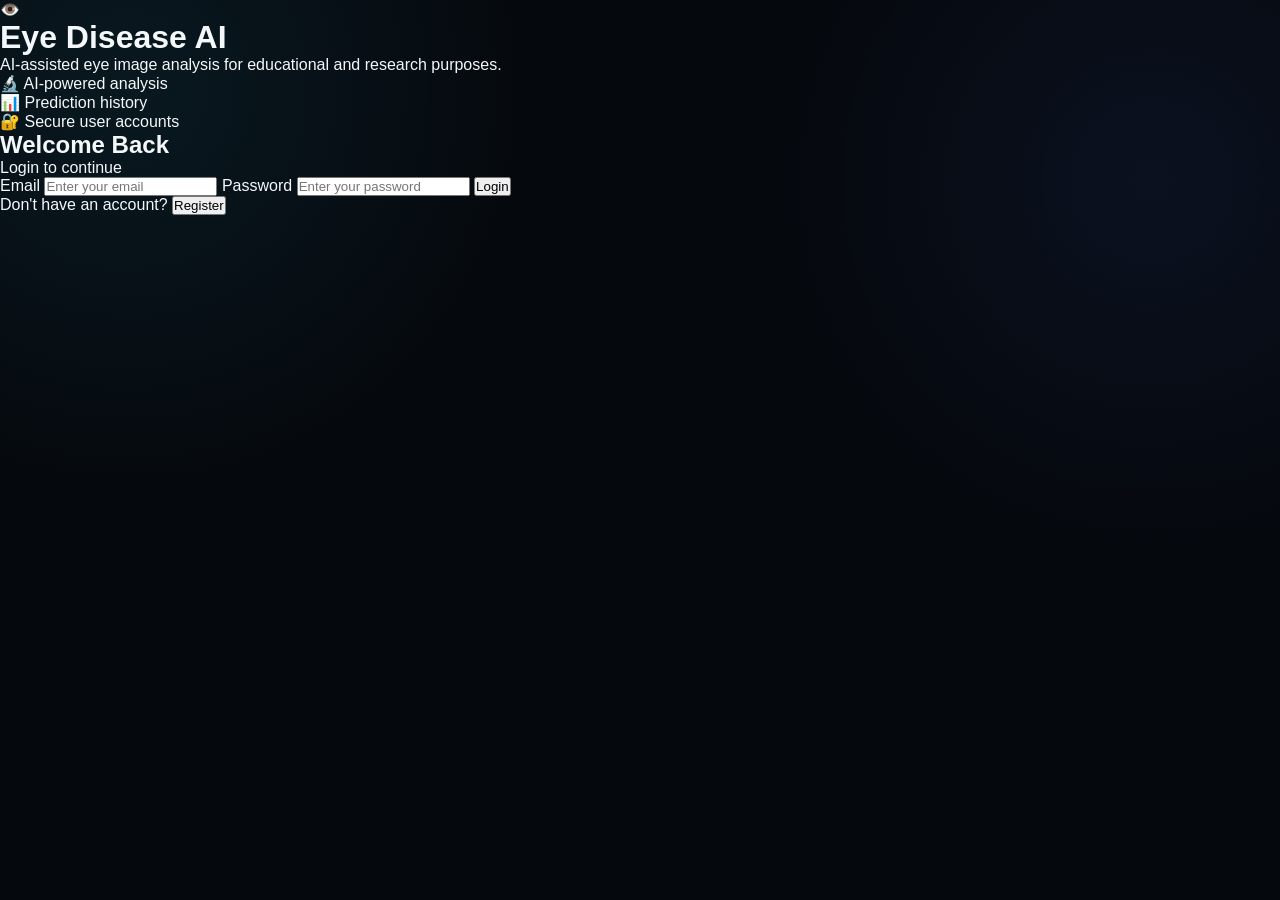
==== frontend/index.html @ 9910bfcf "Initial working version of Eye Disease AI" ====
<!DOCTYPE html>
<html lang="en">

<head>
    <meta charset="UTF-8">

    <meta name="viewport"
          content="width=device-width, initial-scale=1.0">

    <title>Eye Disease AI</title>

    <link rel="stylesheet"
          href="style.css">
</head>

<body>

    <div class="container">

        <!-- LEFT SIDE -->
        <div class="hero">

            <div class="logo">
                👁️
            </div>

            <h1>
                Eye Disease AI
            </h1>

            <p>
                AI-assisted eye image analysis
                for educational and research purposes.
            </p>

            <div class="features">

                <div>
                    🔬
                    <span>
                        AI-powered analysis
                    </span>
                </div>

                <div>
                    📊
                    <span>
                        Prediction history
                    </span>
                </div>

                <div>
                    🔐
                    <span>
                        Secure user accounts
                    </span>
                </div>

            </div>

        </div>


        <!-- RIGHT SIDE -->
        <div class="auth-box">

            <!-- LOGIN -->
            <div id="login-section">

                <h2>
                    Welcome Back
                </h2>

                <p class="subtitle">
                    Login to continue
                </p>

                <form id="login-form">

                    <label>Email</label>

                    <input
                        type="email"
                        id="login-email"
                        placeholder="Enter your email"
                        required
                    >

                    <label>Password</label>

                    <input
                        type="password"
                        id="login-password"
                        placeholder="Enter your password"
                        required
                    >

                    <button type="submit">
                        Login
                    </button>

                </form>

                <p id="login-message"
                   class="message">
                </p>

                <p class="switch">
                    Don't have an account?

                    <button
                        type="button"
                        onclick="showRegister()">
                        Register
                    </button>
                </p>

            </div>


            <!-- REGISTER -->
            <div id="register-section"
                 class="hidden">

                <h2>
                    Create Account
                </h2>

                <p class="subtitle">
                    Create your Eye Disease AI account
                </p>

                <form id="register-form">

                    <label>Name</label>

                    <input
                        type="text"
                        id="register-name"
                        placeholder="Enter your name"
                        required
                    >

                    <label>Email</label>

                    <input
                        type="email"
                        id="register-email"
                        placeholder="Enter your email"
                        required
                    >

                    <label>Password</label>

                    <input
                        type="password"
                        id="register-password"
                        placeholder="Create a password"
                        required
                    >

                    <button type="submit">
                        Create Account
                    </button>

                </form>

                <p id="register-message"
                   class="message">
                </p>

                <p class="switch">
                    Already have an account?

                    <button
                        type="button"
                        onclick="showLogin()">
                        Login
                    </button>
                </p>

            </div>

        </div>

    </div>


    <script src="script.js"></script>

</body>

</html>
---- frontend/style.css ----
/* ============================================================
   EYEAI — PREMIUM DASHBOARD
   ============================================================ */

* {
    box-sizing: border-box;
    margin: 0;
    padding: 0;
}

:root {
    --bg: #05080d;
    --bg-soft: #090e16;
    --card: rgba(13, 20, 31, 0.82);
    --card-hover: rgba(18, 27, 41, 0.92);

    --border: rgba(255, 255, 255, 0.08);
    --border-bright: rgba(70, 220, 255, 0.28);

    --text: #f4f8fb;
    --text-soft: #9aa8b8;
    --text-muted: #647384;

    --cyan: #35dcff;
    --cyan-soft: rgba(53, 220, 255, 0.12);

    --blue: #4c7dff;
    --green: #46e6a5;

    --danger: #ff6b7a;

    --radius: 22px;
}


/* ============================================================
   BODY
   ============================================================ */

html {
    scroll-behavior: smooth;
}

body {
    min-height: 100vh;

    font-family:
        "Inter",
        Arial,
        sans-serif;

    background:
        radial-gradient(
            circle at 10% 10%,
            rgba(53, 220, 255, 0.08),
            transparent 30%
        ),
        radial-gradient(
            circle at 90% 20%,
            rgba(76, 125, 255, 0.08),
            transparent 28%
        ),
        var(--bg);

    color: var(--text);

    overflow-x: hidden;
}


/* ============================================================
   BACKGROUND GLOW
   ============================================================ */

.background-glow {
    position: fixed;

    width: 500px;
    height: 500px;

    border-radius: 50%;

    filter: blur(120px);

    opacity: 0.08;

    pointer-events: none;

    z-index: 0;
}

.glow-one {
    top: -250px;
    left: -200px;

    background: var(--cyan);
}

.glow-two {
    right: -250px;
    bottom: -250px;

    background: var(--blue);
}


/* ============================================================
   DASHBOARD
   ============================================================ */

.dashboard {
    position: relative;

    min-height: 100vh;

    z-index: 1;
}


/* ============================================================
   HEADER
   ============================================================ */

.dashboard-header {
    position: sticky;

    top: 0;

    z-index: 50;

    height: 82px;

    padding:
        0 5vw;

    display: flex;

    justify-content: space-between;

    align-items: center;

    background:
        rgba(5, 8, 13, 0.78);

    backdrop-filter:
        blur(20px);

    -webkit-backdrop-filter:
        blur(20px);

    border-bottom:
        1px solid var(--border);
}


/* ============================================================
   BRAND
   ============================================================ */

.brand {
    display: flex;

    align-items: center;

    gap: 13px;
}

.brand-icon {
    width: 42px;
    height: 42px;

    display: flex;

    align-items: center;
    justify-content: center;

    border-radius: 13px;

    color: var(--cyan);

    background:
        linear-gradient(
            135deg,
            rgba(53, 220, 255, 0.16),
            rgba(76, 125, 255, 0.08)
        );

    border:
        1px solid
        rgba(53, 220, 255, 0.25);

    box-shadow:
        0 0 25px
        rgba(53, 220, 255, 0.08);
}

.brand-icon span {
    font-size: 25px;

    text-shadow:
        0 0 15px
        rgba(53, 220, 255, 0.8);
}

.brand-text h1 {
    font-family:
        "Space Grotesk",
        sans-serif;

    font-size: 20px;

    letter-spacing: -0.5px;
}

.brand-text span {
    display: block;

    margin-top: 2px;

    font-size: 10px;

    color: var(--text-muted);

    letter-spacing: 1.2px;

    text-transform: uppercase;
}


/* ============================================================
   HEADER RIGHT
   ============================================================ */

.header-right {
    display: flex;

    align-items: center;

    gap: 18px;
}

.user-status {
    display: flex;

    align-items: center;

    gap: 8px;

    color: var(--text-soft);

    font-size: 13px;
}

.status-dot,
.pulse-dot {
    width: 7px;
    height: 7px;

    display: inline-block;

    border-radius: 50%;

    background: var(--green);

    box-shadow:
        0 0 10px
        rgba(70, 230, 165, 0.8);

    animation:
        pulse 2s infinite;
}

@keyframes pulse {

    0%,
    100% {
        opacity: 1;
        transform: scale(1);
    }

    50% {
        opacity: 0.45;
        transform: scale(0.75);
    }
}


/* ============================================================
   LOGOUT
   ============================================================ */

.logout-button {
    padding:
        10px 17px;

    border:
        1px solid var(--border);

    border-radius: 11px;

    background:
        rgba(255, 255, 255, 0.035);

    color: var(--text-soft);

    font-size: 13px;

    cursor: pointer;

    transition:
        0.25s ease;
}

.logout-button:hover {
    color: white;

    border-color:
        rgba(255, 107, 122, 0.35);

    background:
        rgba(255, 107, 122, 0.08);

    transform:
        translateY(-1px);
}


/* ============================================================
   MAIN CONTENT
   ============================================================ */

.dashboard-content {
    width: min(
        1180px,
        92%
    );

    margin:
        0 auto;

    padding:
        70px 0 50px;
}


/* ============================================================
   HERO
   ============================================================ */

.hero-section {
    min-height: 430px;

    display: flex;

    align-items: center;

    justify-content: space-between;

    gap: 60px;

    margin-bottom: 45px;
}

.hero-content {
    max-width: 690px;
}

.eyebrow {
    display: inline-flex;

    align-items: center;

    gap: 9px;

    padding:
        8px 13px;

    margin-bottom: 20px;

    border:
        1px solid
        rgba(53, 220, 255, 0.18);

    border-radius: 100px;

    background:
        rgba(53, 220, 255, 0.055);

    color: var(--cyan);

    font-size: 10px;

    font-weight: 700;

    letter-spacing: 1.8px;
}

.eyebrow-dot {
    width: 6px;
    height: 6px;

    border-radius: 50%;

    background: var(--cyan);

    box-shadow:
        0 0 10px
        var(--cyan);
}

.hero-content h2 {
    max-width: 720px;

    font-family:
        "Space Grotesk",
        sans-serif;

    font-size:
        clamp(46px, 6vw, 76px);

    line-height: 0.98;

    letter-spacing: -3px;

    font-weight: 700;

    margin-bottom: 26px;
}

.hero-content h2 span {
    display: block;

    background:
        linear-gradient(
            90deg,
            var(--cyan),
            #7c9cff
        );

    -webkit-background-clip:
        text;

    background-clip:
        text;

    color: transparent;
}

.hero-content > p {
    max-width: 650px;

    color: var(--text-soft);

    font-size: 16px;

    line-height: 1.75;
}

.hero-features {
    display: flex;

    flex-wrap: wrap;

    gap: 18px;

    margin-top: 28px;
}

.hero-features div {
    color: #8796a8;

    font-size: 12px;

    display: flex;

    align-items: center;

    gap: 7px;
}

.hero-features span {
    color: var(--cyan);
}


/* ============================================================
   HERO VISUAL
   ============================================================ */

.hero-visual {
    position: relative;

    width: 310px;
    height: 310px;

    flex-shrink: 0;

    display: flex;

    align-items: center;
    justify-content: center;
}

.eye-orbit {
    position: absolute;

    border-radius: 50%;

    border:
        1px solid
        rgba(53, 220, 255, 0.12);
}

.orbit-one {
    width: 280px;
    height: 280px;

    animation:
        rotate 18s linear infinite;
}

.orbit-two {
    width: 210px;
    height: 210px;

    border-color:
        rgba(76, 125, 255, 0.15);

    animation:
        rotate-reverse 13s linear infinite;
}

@keyframes rotate {
    from {
        transform: rotate(0);
    }

    to {
        transform: rotate(360deg);
    }
}

@keyframes rotate-reverse {
    from {
        transform: rotate(360deg);
    }

    to {
        transform: rotate(0);
    }
}

.eye-core {
    position: relative;

    width: 145px;
    height: 145px;

    border-radius: 50%;

    display: flex;

    align-items: center;
    justify-content: center;

    background:
        radial-gradient(
            circle,
            rgba(53, 220, 255, 0.28),
            rgba(53, 220, 255, 0.04) 55%,
            transparent 70%
        );

    border:
        1px solid
        rgba(53, 220, 255, 0.28);

    box-shadow:
        0 0 80px
        rgba(53, 220, 255, 0.14),
        inset 0 0 50px
        rgba(53, 220, 255, 0.08);

    animation:
        breathe 4s ease-in-out infinite;
}

@keyframes breathe {

    0%,
    100% {
        transform: scale(1);
    }

    50% {
        transform: scale(1.04);
    }
}

.eye-pupil {
    width: 53px;
    height: 53px;

    border-radius: 50%;

    background:
        radial-gradient(
            circle at 35% 30%,
            #b9f6ff,
            var(--cyan) 18%,
            #0b1e2c 50%,
            #02070b 72%
        );

    box-shadow:
        0 0 35px
        rgba(53, 220, 255, 0.55);
}

.visual-label {
    position: absolute;

    bottom: -8px;

    padding:
        7px 13px;

    border:
        1px solid var(--border);

    border-radius: 100px;

    background:
        rgba(7, 12, 19, 0.8);

    color: var(--text-muted);

    font-size: 9px;

    letter-spacing: 2px;
}


/* ============================================================
   GENERAL CARD
   ============================================================ */

.upload-card,
.result-card,
.history-card {
    position: relative;

    margin-bottom: 24px;

    padding: 34px;

    border:
        1px solid var(--border);

    border-radius: var(--radius);

    background:
        linear-gradient(
            145deg,
            rgba(17, 25, 38, 0.88),
            rgba(8, 13, 21, 0.82)
        );

    box-shadow:
        0 25px 80px
        rgba(0, 0, 0, 0.24);

    overflow: hidden;
}

.upload-card::before,
.result-card::before,
.history-card::before {
    content: "";

    position: absolute;

    top: 0;
    left: 8%;

    width: 84%;
    height: 1px;

    background:
        linear-gradient(
            90deg,
            transparent,
            rgba(53, 220, 255, 0.35),
            transparent
        );
}


/* ============================================================
   SECTION HEADING
   ============================================================ */

.section-heading,
.result-header,
.history-header {
    display: flex;

    align-items: flex-start;

    justify-content: space-between;

    gap: 25px;
}

.section-kicker {
    display: block;

    margin-bottom: 8px;

    color: var(--cyan);

    font-size: 9px;

    font-weight: 700;

    letter-spacing: 1.8px;
}

.section-heading h2,
.result-header h2,
.history-header h2 {
    font-family:
        "Space Grotesk",
        sans-serif;

    font-size: 28px;

    letter-spacing: -1px;
}

.section-heading p,
.history-header p {
    margin-top: 8px;

    color: var(--text-muted);

    font-size: 13px;

    line-height: 1.6;
}


/* ============================================================
   SCAN BADGE
   ============================================================ */

.scan-badge,
.result-live {
    display: flex;

    align-items: center;

    gap: 8px;

    padding:
        8px 12px;

    border:
        1px solid
        rgba(70, 230, 165, 0.16);

    border-radius: 100px;

    color: var(--green);

    background:
        rgba(70, 230, 165, 0.045);

    font-size: 9px;

    font-weight: 700;

    letter-spacing: 1.3px;

    white-space: nowrap;
}


/* ============================================================
   UPLOAD AREA
   ============================================================ */

.upload-area {
    position: relative;

    min-height: 330px;

    margin-top: 30px;

    border:
        1px dashed
        rgba(53, 220, 255, 0.24);

    border-radius: 18px;

    background:
        radial-gradient(
            circle at center,
            rgba(53, 220, 255, 0.035),
            transparent 55%
        );

    transition:
        0.3s ease;
}

.upload-area:hover,
.upload-area.dragover {
    border-color:
        rgba(53, 220, 255, 0.55);

    background:
        radial-gradient(
            circle at center,
            rgba(53, 220, 255, 0.08),
            transparent 60%
        );

    box-shadow:
        inset 0 0 50px
        rgba(53, 220, 255, 0.025);
}


/* ============================================================
   EMPTY UPLOAD
   ============================================================ */

.upload-empty {
    min-height: 330px;

    display: flex;

    flex-direction: column;

    align-items: center;
    justify-content: center;

    text-align: center;

    padding: 30px;
}

.upload-icon {
    width: 70px;
    height: 70px;

    display: flex;

    align-items: center;
    justify-content: center;

    margin-bottom: 20px;

    border:
        1px solid
        rgba(53, 220, 255, 0.2);

    border-radius: 20px;

    color: var(--cyan);

    background:
        rgba(53, 220, 255, 0.055);

    box-shadow:
        0 0 35px
        rgba(53, 220, 255, 0.07);
}

.upload-empty h3 {
    font-family:
        "Space Grotesk",
        sans-serif;

    font-size: 20px;

    margin-bottom: 7px;
}

.upload-empty p {
    color: var(--text-muted);

    font-size: 13px;

    margin-bottom: 20px;
}

.browse-button {
    padding:
        11px 21px;

    border:
        1px solid
        rgba(53, 220, 255, 0.28);

    border-radius: 11px;

    background:
        rgba(53, 220, 255, 0.07);

    color: var(--cyan);

    font-size: 12px;

    font-weight: 600;

    cursor: pointer;

    transition:
        0.25s ease;
}

.browse-button:hover {
    background:
        rgba(53, 220, 255, 0.14);

    border-color:
        rgba(53, 220, 255, 0.5);

    transform:
        translateY(-2px);
}

.upload-formats {
    margin-top: 20px;

    color: var(--text-muted);

    font-size: 9px;

    letter-spacing: 1.1px;
}

.upload-formats span {
    margin: 0 7px;

    color: var(--cyan);
}


/* ============================================================
   IMAGE PREVIEW
   ============================================================ */

.image-preview-container {
    display: none;

    min-height: 330px;

    padding: 25px;
}

.preview-image-wrapper {
    position: relative;

    height: 245px;

    display: flex;

    justify-content: center;
    align-items: center;

    border-radius: 15px;

    overflow: hidden;

    background:
        #05090f;

    border:
        1px solid var(--border);
}

.preview-image-wrapper img {
    max-width: 90%;
    max-height: 220px;

    width: auto;
    height: auto;

    object-fit: contain;

    border-radius: 10px;
}

.preview-overlay {
    position: absolute;

    top: 12px;
    right: 12px;

    padding:
        6px 10px;

    border-radius: 8px;

    background:
        rgba(5, 8, 13, 0.78);

    border:
        1px solid
        rgba(70, 230, 165, 0.18);

    color: var(--green);

    font-size: 8px;

    letter-spacing: 1px;
}

.preview-details {
    display: flex;

    justify-content: space-between;

    align-items: center;

    gap: 15px;

    padding-top: 15px;
}

.preview-label {
    display: block;

    margin-bottom: 5px;

    color: var(--text-muted);

    font-size: 8px;

    letter-spacing: 1.4px;
}

.preview-details p {
    color: var(--text-soft);

    font-size: 13px;

    word-break: break-all;
}

.change-image-button {
    padding:
        8px 13px;

    border:
        1px solid var(--border);

    border-radius: 9px;

    background:
        rgba(255, 255, 255, 0.03);

    color: var(--text-soft);

    cursor: pointer;

    font-size: 11px;
}


/* ============================================================
   ANALYZE ROW
   ============================================================ */

.analyze-row {
    display: flex;

    align-items: center;

    justify-content: space-between;

    gap: 20px;

    margin-top: 22px;
}

.upload-message {
    min-height: 20px;

    color: var(--text-muted);

    font-size: 12px;
}


/* ============================================================
   ANALYZE BUTTON
   ============================================================ */

.analyze-button {
    min-width: 210px;

    padding:
        14px 18px;

    display: flex;

    align-items: center;

    justify-content: center;

    gap: 12px;

    border: 0;

    border-radius: 13px;

    background:
        linear-gradient(
            135deg,
            var(--cyan),
            #4e91ff
        );

    color: #031018;

    font-size: 12px;

    font-weight: 800;

    letter-spacing: 0.3px;

    cursor: pointer;

    box-shadow:
        0 10px 35px
        rgba(53, 220, 255, 0.15);

    transition:
        0.25s ease;
}

.analyze-button:hover {
    transform:
        translateY(-2px);

    box-shadow:
        0 14px 40px
        rgba(53, 220, 255, 0.24);
}

.analyze-button:disabled {
    opacity: 0.5;

    cursor: not-allowed;

    transform: none;
}

.button-icon {
    font-size: 16px;
}

.button-arrow {
    font-size: 18px;
}


/* ============================================================
   ANALYZING STATE
   ============================================================ */

.analyzing-state {
    display: none;

    align-items: center;

    gap: 15px;

    margin-top: 20px;

    padding:
        15px 17px;

    border:
        1px solid
        rgba(53, 220, 255, 0.12);

    border-radius: 13px;

    background:
        rgba(53, 220, 255, 0.035);
}

.analyzing-state strong {
    display: block;

    font-size: 12px;

    margin-bottom: 4px;
}

.analyzing-state span {
    color: var(--text-muted);

    font-size: 11px;
}

.loading-ring {
    width: 25px;
    height: 25px;

    border:
        2px solid
        rgba(53, 220, 255, 0.12);

    border-top-color:
        var(--cyan);

    border-radius: 50%;

    animation:
        spin 0.8s linear infinite;
}

@keyframes spin {
    to {
        transform: rotate(360deg);
    }
}


/* ============================================================
   RESULT
   ============================================================ */

.result-card {
    animation:
        result-in 0.5s ease;
}

@keyframes result-in {

    from {
        opacity: 0;
        transform: translateY(18px);
    }

    to {
        opacity: 1;
        transform: translateY(0);
    }
}


/* ============================================================
   DETECTION STRIP
   ============================================================ */

.detection-strip {
    display: flex;

    align-items: center;

    margin-top: 28px;

    padding:
        18px 20px;

    border:
        1px solid var(--border);

    border-radius: 15px;

    background:
        rgba(255, 255, 255, 0.02);
}

.detection-item {
    flex: 1;
}

.detection-item span {
    display: block;

    margin-bottom: 6px;

    color: var(--text-muted);

    font-size: 8px;

    letter-spacing: 1.4px;
}

.detection-item strong {
    font-size: 13px;

    color: var(--text-soft);
}

.detection-divider {
    width: 1px;

    height: 30px;

    background:
        var(--border);

    margin:
        0 20px;
}


/* ============================================================
   RESULT MAIN
   ============================================================ */

.result-main {
    display: grid;

    grid-template-columns:
        1.4fr 0.8fr;

    gap: 20px;

    margin-top: 20px;
}

.prediction-block,
.confidence-block {
    padding: 25px;

    border:
        1px solid var(--border);

    border-radius: 17px;

    background:
        rgba(255, 255, 255, 0.02);
}

.result-label {
    display: block;

    margin-bottom: 10px;

    color: var(--text-muted);

    font-size: 9px;

    font-weight: 700;

    letter-spacing: 1.5px;
}

#prediction {
    font-family:
        "Space Grotesk",
        sans-serif;

    font-size:
        clamp(28px, 4vw, 42px);

    line-height: 1.05;

    letter-spacing: -1.5px;

    background:
        linear-gradient(
            90deg,
            #fff,
            var(--cyan)
        );

    -webkit-background-clip:
        text;

    background-clip:
        text;

    color: transparent;
}

.result-subtitle {
    margin-top: 10px;

    color: var(--text-muted);

    font-size: 11px;
}

.confidence-value strong {
    font-family:
        "Space Grotesk",
        sans-serif;

    font-size: 38px;

    color: var(--cyan);
}

.confidence-track {
    width: 100%;

    height: 6px;

    margin-top: 16px;

    overflow: hidden;

    border-radius: 20px;

    background:
        rgba(255, 255, 255, 0.06);
}

.confidence-bar {
    width: 0%;

    height: 100%;

    border-radius: 20px;

    background:
        linear-gradient(
            90deg,
            var(--cyan),
            var(--blue)
        );

    box-shadow:
        0 0 14px
        rgba(53, 220, 255, 0.45);

    transition:
        width 1s ease;
}


/* ============================================================
   PROBABILITIES
   ============================================================ */

.probability-section {
    margin-top: 25px;

    padding: 25px;

    border:
        1px solid var(--border);

    border-radius: 17px;

    background:
        rgba(255, 255, 255, 0.02);
}

.subsection-heading h3 {
    font-family:
        "Space Grotesk",
        sans-serif;

    font-size: 18px;
}

.probabilities {
    margin-top: 20px;
}

.probability-row {
    margin-bottom: 17px;
}

.probability-label {
    display: flex;

    justify-content: space-between;

    gap: 20px;

    margin-bottom: 7px;

    color: var(--text-soft);

    font-size: 11px;
}

.probability-label span:last-child {
    color: var(--cyan);

    font-weight: 700;
}

.probability-bar {
    width: 100%;

    height: 7px;

    overflow: hidden;

    border-radius: 20px;

    background:
        rgba(255, 255, 255, 0.055);
}

.probability-fill {
    width: 0%;

    height: 100%;

    border-radius: 20px;

    background:
        linear-gradient(
            90deg,
            #287fff,
            var(--cyan)
        );

    transition:
        width 0.9s ease;
}


/* ============================================================
   DISEASE INFORMATION
   ============================================================ */

.disease-information {
    margin-top: 25px;

    padding: 25px;

    border:
        1px solid
        rgba(53, 220, 255, 0.09);

    border-radius: 17px;

    background:
        rgba(53, 220, 255, 0.025);
}

.disease-info-header {
    display: flex;

    align-items: center;

    gap: 12px;

    margin-bottom: 20px;
}

.info-icon {
    width: 37px;
    height: 37px;

    display: flex;

    align-items: center;
    justify-content: center;

    border-radius: 11px;

    color: var(--cyan);

    background:
        rgba(53, 220, 255, 0.08);

    border:
        1px solid
        rgba(53, 220, 255, 0.12);
}

.disease-info-header h3 {
    font-family:
        "Space Grotesk",
        sans-serif;

    font-size: 18px;
}

.disease-info-grid {
    display: grid;

    grid-template-columns:
        1fr 1fr;

    gap: 12px;
}

.info-card {
    padding: 17px;

    border:
        1px solid var(--border);

    border-radius: 13px;

    background:
        rgba(255, 255, 255, 0.018);
}

.info-card-wide {
    grid-column:
        1 / -1;
}

.info-card > span {
    display: block;

    margin-bottom: 7px;

    color: var(--text-muted);

    font-size: 8px;

    letter-spacing: 1.3px;
}

.info-card strong,
.info-card p {
    color: var(--text-soft);

    font-size: 12px;

    line-height: 1.65;
}

.medical-disclaimer {
    display: flex;

    align-items: flex-start;

    gap: 10px;

    margin-top: 17px;

    padding: 12px;

    border-radius: 11px;

    background:
        rgba(255, 193, 77, 0.04);

    border:
        1px solid
        rgba(255, 193, 77, 0.08);

    color: #8e8b80;

    font-size: 10px;

    line-height: 1.6;
}


/* ============================================================
   HISTORY
   ============================================================ */

.history-header {
    align-items: center;
}

.history-count {
    display: flex;

    flex-direction: column;

    align-items: flex-end;

    gap: 3px;

    color: var(--text-muted);

    font-size: 8px;

    letter-spacing: 1.5px;
}

.history-count span {
    color: var(--cyan);

    font-family:
        "Space Grotesk",
        sans-serif;

    font-size: 28px;

    letter-spacing: 0;
}

.history {
    margin-top: 25px;
}

.history-item {
    display: grid;

    grid-template-columns:
        1.5fr 0.8fr 1fr 0.7fr;

    gap: 15px;

    align-items: center;

    padding:
        17px;

    margin-top: 10px;

    border:
        1px solid var(--border);

    border-radius: 13px;

    background:
        rgba(255, 255, 255, 0.018);

    transition:
        0.2s ease;
}

.history-item:hover {
    background:
        rgba(53, 220, 255, 0.035);

    border-color:
        rgba(53, 220, 255, 0.13);
}

.history-item strong {
    color: var(--text);

    font-size: 12px;
}

.history-item span {
    color: var(--text-muted);

    font-size: 10px;
}

.history-empty {
    min-height: 180px;

    display: flex;

    flex-direction: column;

    align-items: center;
    justify-content: center;

    text-align: center;
}

.history-empty-icon {
    width: 55px;
    height: 55px;

    display: flex;

    align-items: center;
    justify-content: center;

    margin-bottom: 15px;

    border:
        1px solid var(--border);

    border-radius: 17px;

    color: var(--text-muted);

    font-size: 25px;

    background:
        rgba(255, 255, 255, 0.025);
}

.history-empty h3 {
    font-family:
        "Space Grotesk",
        sans-serif;

    font-size: 16px;

    margin-bottom: 5px;
}

.history-empty p {
    color: var(--text-muted);

    font-size: 11px;
}


/* ============================================================
   FOOTER
   ============================================================ */

.dashboard-footer {
    width: min(
        1180px,
        92%
    );

    margin:
        0 auto;

    padding:
        25px 0 35px;

    display: flex;

    justify-content: space-between;

    gap: 20px;

    border-top:
        1px solid var(--border);

    color: var(--text-muted);

    font-size: 10px;
}

.dashboard-footer strong {
    display: block;

    margin-bottom: 4px;

    color: var(--text-soft);

    font-family:
        "Space Grotesk",
        sans-serif;

    font-size: 13px;
}

.dashboard-footer span {
    letter-spacing: 0.3px;
}


/* ============================================================
   TOAST
   ============================================================ */

.toast {
    position: fixed;

    right: 25px;
    bottom: 25px;

    z-index: 100;

    display: flex;

    align-items: center;

    gap: 10px;

    padding:
        12px 16px;

    border:
        1px solid var(--border);

    border-radius: 12px;

    background:
        rgba(12, 19, 29, 0.92);

    backdrop-filter:
        blur(15px);

    color: var(--text);

    font-size: 11px;

    box-shadow:
        0 15px 50px
        rgba(0, 0, 0, 0.3);

    transform:
        translateY(20px);

    opacity: 0;

    pointer-events: none;

    transition:
        0.3s ease;
}

.toast.show {
    transform:
        translateY(0);

    opacity: 1;
}

#toast-icon {
    color: var(--green);
}


/* ============================================================
   HIDDEN
   ============================================================ */

.hidden {
    display: none !important;
}


/* ============================================================
   RESPONSIVE
   ============================================================ */

@media (max-width: 900px) {

    .hero-section {
        min-height: auto;

        flex-direction: column;

        align-items: flex-start;

        gap: 35px;
    }

    .hero-visual {
        align-self: center;
    }

    .result-main {
        grid-template-columns: 1fr;
    }

}


@media (max-width: 700px) {

    .dashboard-header {
        height: auto;

        padding:
            15px 4%;

        gap: 15px;
    }

    .brand-text span {
        display: none;
    }

    .user-status {
        display: none;
    }

    .dashboard-content {
        width: 92%;

        padding-top: 45px;
    }

    .hero-content h2 {
        font-size: 46px;

        letter-spacing: -2px;
    }

    .hero-visual {
        width: 240px;
        height: 240px;
    }

    .orbit-one {
        width: 220px;
        height: 220px;
    }

    .orbit-two {
        width: 165px;
        height: 165px;
    }

    .eye-core {
        width: 115px;
        height: 115px;
    }

    .eye-pupil {
        width: 42px;
        height: 42px;
    }

    .upload-card,
    .result-card,
    .history-card {
        padding: 22px;

        border-radius: 18px;
    }

    .section-heading,
    .result-header,
    .history-header {
        flex-direction: column;
    }

    .scan-badge,
    .result-live {
        align-self: flex-start;
    }

    .analyze-row {
        flex-direction: column;

        align-items: stretch;
    }

    .analyze-button {
        width: 100%;
    }

    .detection-strip {
        flex-direction: column;

        align-items: stretch;

        gap: 15px;
    }

    .detection-divider {
        width: 100%;
        height: 1px;

        margin: 0;
    }

    .disease-info-grid {
        grid-template-columns: 1fr;
    }

    .info-card-wide {
        grid-column: auto;
    }

    .history-item {
        grid-template-columns: 1fr 1fr;
    }

    .dashboard-footer {
        flex-direction: column;
    }

}


@media (max-width: 450px) {

    .brand-text h1 {
        font-size: 18px;
    }

    .hero-content h2 {
        font-size: 39px;
    }

    .hero-content > p {
        font-size: 14px;
    }

    .hero-features {
        flex-direction: column;

        gap: 10px;
    }

    .upload-area {
        min-height: 300px;
    }

    .upload-empty {
        min-height: 300px;

        padding: 20px;
    }

    .preview-image-wrapper {
        height: 210px;
    }

    .disease-information,
    .probability-section,
    .prediction-block,
    .confidence-block {
        padding: 18px;
    }

    .history-item {
        grid-template-columns: 1fr;
    }

}
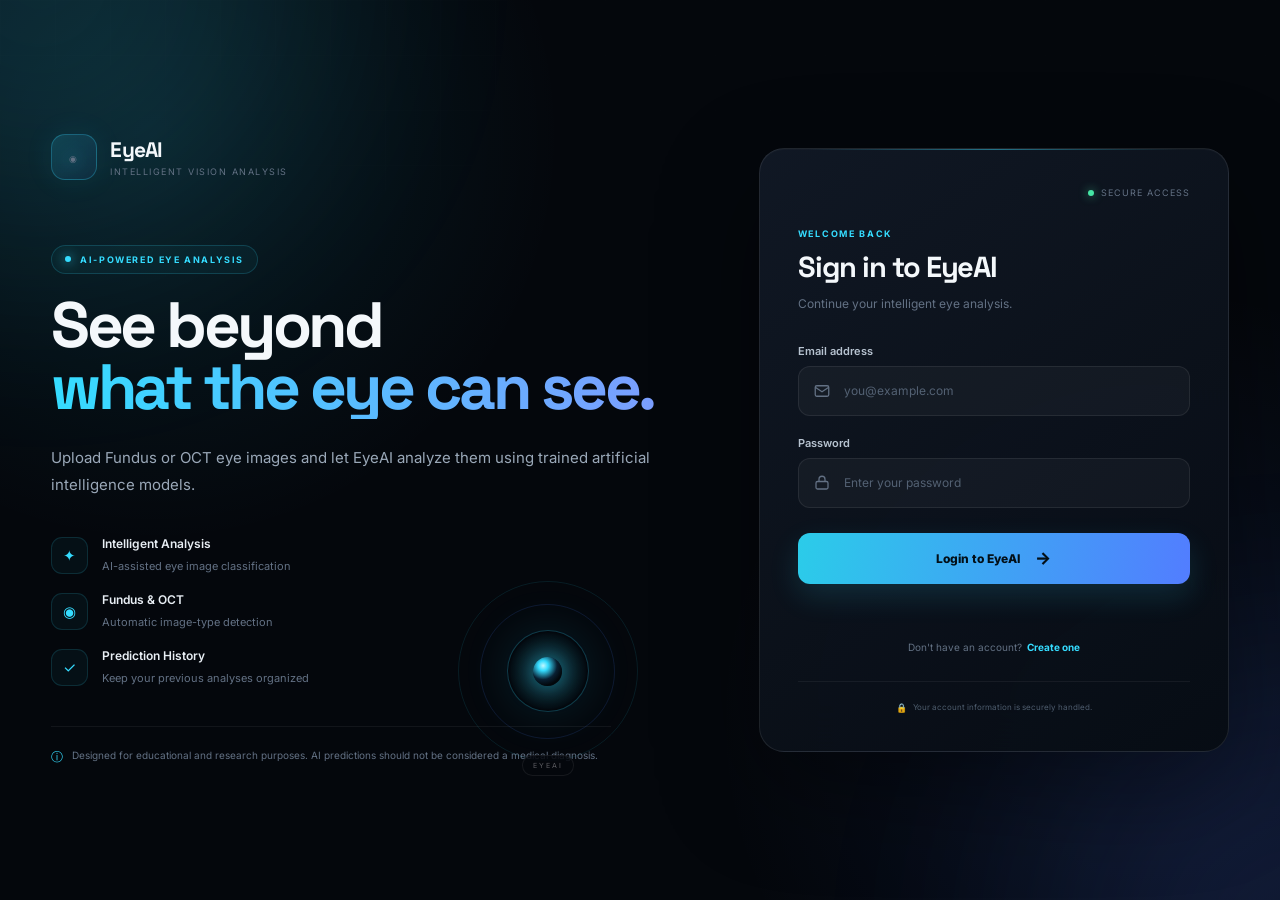
==== commit 6ed32d3c: "code release 18 aug" ====
--- a/frontend/index.html
+++ b/frontend/index.html
@@ -2,189 +2,728 @@
 <html lang="en">
 
 <head>
+
     <meta charset="UTF-8">
 
-    <meta name="viewport"
-          content="width=device-width, initial-scale=1.0">
-
-    <title>Eye Disease AI</title>
-
-    <link rel="stylesheet"
-          href="style.css">
+    <meta
+        name="viewport"
+        content="width=device-width, initial-scale=1.0"
+    >
+
+    <title>EyeAI — Intelligent Eye Analysis</title>
+
+    <link
+        rel="stylesheet"
+        href="style.css"
+    >
+
+    <link
+        rel="preconnect"
+        href="https://fonts.googleapis.com"
+    >
+
+    <link
+        rel="preconnect"
+        href="https://fonts.gstatic.com"
+    >
+
+    <link
+        href="https://fonts.googleapis.com/css2?family=Inter:wght@400;500;600;700;800&family=Space+Grotesk:wght@500;600;700&display=swap"
+        rel="stylesheet"
+    >
+
 </head>
 
-<body>
-
-    <div class="container">
-
-        <!-- LEFT SIDE -->
-        <div class="hero">
-
-            <div class="logo">
-                👁️
-            </div>
-
-            <h1>
-                Eye Disease AI
-            </h1>
-
-            <p>
-                AI-assisted eye image analysis
-                for educational and research purposes.
-            </p>
-
-            <div class="features">
+
+<body class="auth-page">
+
+    <!-- =========================================================
+         BACKGROUND
+    ========================================================== -->
+
+    <div class="auth-background">
+
+        <div class="auth-glow auth-glow-one"></div>
+
+        <div class="auth-glow auth-glow-two"></div>
+
+        <div class="grid-overlay"></div>
+
+    </div>
+
+
+    <!-- =========================================================
+         MAIN
+    ========================================================== -->
+
+    <main class="auth-container">
+
+
+        <!-- =====================================================
+             LEFT BRAND / HERO
+        ====================================================== -->
+
+        <section class="auth-hero">
+
+
+            <!-- BRAND -->
+
+            <div class="auth-brand">
+
+                <div class="auth-brand-icon">
+
+                    <span>◉</span>
+
+                </div>
 
                 <div>
-                    🔬
+
+                    <h1>EyeAI</h1>
+
                     <span>
-                        AI-powered analysis
+                        Intelligent Vision Analysis
                     </span>
-                </div>
-
-                <div>
-                    📊
+
+                </div>
+
+            </div>
+
+
+            <!-- BADGE -->
+
+            <div class="auth-badge">
+
+                <span class="auth-badge-dot"></span>
+
+                AI-POWERED EYE ANALYSIS
+
+            </div>
+
+
+            <!-- HERO TEXT -->
+
+            <div class="auth-hero-content">
+
+                <h2>
+
+                    See beyond
+
                     <span>
-                        Prediction history
+                        what the eye can see.
                     </span>
-                </div>
-
-                <div>
-                    🔐
+
+                </h2>
+
+
+                <p>
+
+                    Upload Fundus or OCT eye images
+                    and let EyeAI analyze them using
+                    trained artificial intelligence models.
+
+                </p>
+
+            </div>
+
+
+            <!-- FEATURES -->
+
+            <div class="auth-feature-list">
+
+
+                <div class="auth-feature">
+
+                    <div class="auth-feature-icon">
+                        ✦
+                    </div>
+
+                    <div>
+
+                        <strong>
+                            Intelligent Analysis
+                        </strong>
+
+                        <span>
+                            AI-assisted eye image classification
+                        </span>
+
+                    </div>
+
+                </div>
+
+
+                <div class="auth-feature">
+
+                    <div class="auth-feature-icon">
+                        ◉
+                    </div>
+
+                    <div>
+
+                        <strong>
+                            Fundus & OCT
+                        </strong>
+
+                        <span>
+                            Automatic image-type detection
+                        </span>
+
+                    </div>
+
+                </div>
+
+
+                <div class="auth-feature">
+
+                    <div class="auth-feature-icon">
+                        ✓
+                    </div>
+
+                    <div>
+
+                        <strong>
+                            Prediction History
+                        </strong>
+
+                        <span>
+                            Keep your previous analyses organized
+                        </span>
+
+                    </div>
+
+                </div>
+
+
+            </div>
+
+
+            <!-- DISCLAIMER -->
+
+            <div class="auth-disclaimer">
+
+                <span>ⓘ</span>
+
+                <p>
+                    Designed for educational and research
+                    purposes. AI predictions should not be
+                    considered a medical diagnosis.
+                </p>
+
+            </div>
+
+
+            <!-- DECORATIVE EYE -->
+
+            <div class="auth-eye">
+
+                <div class="auth-eye-ring ring-1"></div>
+
+                <div class="auth-eye-ring ring-2"></div>
+
+                <div class="auth-eye-core">
+
+                    <div class="auth-eye-pupil"></div>
+
+                </div>
+
+                <span class="auth-eye-label">
+                    EYEAI
+                </span>
+
+            </div>
+
+
+        </section>
+
+
+
+        <!-- =====================================================
+             AUTH CARD
+        ====================================================== -->
+
+        <section class="auth-card">
+
+
+            <!-- TOP -->
+
+            <div class="auth-card-top">
+
+                <div class="auth-security">
+
+                    <span class="security-dot"></span>
+
+                    Secure Access
+
+                </div>
+
+            </div>
+
+
+
+            <!-- =================================================
+                 LOGIN
+            ================================================== -->
+
+            <div
+                id="login-section"
+                class="auth-section"
+            >
+
+                <div class="auth-heading">
+
+                    <span class="auth-step">
+                        WELCOME BACK
+                    </span>
+
+                    <h2>
+                        Sign in to EyeAI
+                    </h2>
+
+                    <p>
+                        Continue your intelligent eye analysis.
+                    </p>
+
+                </div>
+
+
+                <form
+                    id="login-form"
+                    class="auth-form"
+                >
+
+
+                    <!-- EMAIL -->
+
+                    <div class="form-field">
+
+                        <label for="login-email">
+                            Email address
+                        </label>
+
+                        <div class="input-wrapper">
+
+                            <span class="input-icon">
+
+                                <svg
+                                    width="18"
+                                    height="18"
+                                    viewBox="0 0 24 24"
+                                    fill="none"
+                                    stroke="currentColor"
+                                    stroke-width="1.7"
+                                >
+
+                                    <rect
+                                        x="3"
+                                        y="5"
+                                        width="18"
+                                        height="14"
+                                        rx="2"
+                                    />
+
+                                    <path
+                                        d="m3 7 9 6 9-6"
+                                    />
+
+                                </svg>
+
+                            </span>
+
+
+                            <input
+                                type="email"
+                                id="login-email"
+                                placeholder="you@example.com"
+                                autocomplete="email"
+                                required
+                            >
+
+                        </div>
+
+                    </div>
+
+
+
+                    <!-- PASSWORD -->
+
+                    <div class="form-field">
+
+                        <div class="label-row">
+
+                            <label for="login-password">
+                                Password
+                            </label>
+
+                        </div>
+
+
+                        <div class="input-wrapper">
+
+                            <span class="input-icon">
+
+                                <svg
+                                    width="18"
+                                    height="18"
+                                    viewBox="0 0 24 24"
+                                    fill="none"
+                                    stroke="currentColor"
+                                    stroke-width="1.7"
+                                >
+
+                                    <rect
+                                        x="4"
+                                        y="10"
+                                        width="16"
+                                        height="10"
+                                        rx="2"
+                                    />
+
+                                    <path
+                                        d="M8 10V7a4 4 0 0 1 8 0v3"
+                                    />
+
+                                </svg>
+
+                            </span>
+
+
+                            <input
+                                type="password"
+                                id="login-password"
+                                placeholder="Enter your password"
+                                autocomplete="current-password"
+                                required
+                            >
+
+                        </div>
+
+                    </div>
+
+
+
+                    <!-- LOGIN BUTTON -->
+
+                    <button
+                        type="submit"
+                        id="login-button"
+                        class="auth-submit"
+                    >
+
+                        <span>
+                            Login to EyeAI
+                        </span>
+
+                        <span class="submit-arrow">
+                            →
+                        </span>
+
+                    </button>
+
+
+                    <!-- MESSAGE -->
+
+                    <p
+                        id="login-message"
+                        class="auth-message"
+                    ></p>
+
+
+                </form>
+
+
+                <!-- SWITCH -->
+
+                <div class="auth-switch">
+
                     <span>
-                        Secure user accounts
+                        Don't have an account?
                     </span>
-                </div>
-
-            </div>
-
-        </div>
-
-
-        <!-- RIGHT SIDE -->
-        <div class="auth-box">
-
-            <!-- LOGIN -->
-            <div id="login-section">
-
-                <h2>
-                    Welcome Back
-                </h2>
-
-                <p class="subtitle">
-                    Login to continue
-                </p>
-
-                <form id="login-form">
-
-                    <label>Email</label>
-
-                    <input
-                        type="email"
-                        id="login-email"
-                        placeholder="Enter your email"
-                        required
-                    >
-
-                    <label>Password</label>
-
-                    <input
-                        type="password"
-                        id="login-password"
-                        placeholder="Enter your password"
-                        required
-                    >
-
-                    <button type="submit">
-                        Login
-                    </button>
-
-                </form>
-
-                <p id="login-message"
-                   class="message">
-                </p>
-
-                <p class="switch">
-                    Don't have an account?
 
                     <button
                         type="button"
-                        onclick="showRegister()">
-                        Register
+                        id="show-register-button"
+                    >
+                        Create one
                     </button>
-                </p>
-
-            </div>
-
-
-            <!-- REGISTER -->
-            <div id="register-section"
-                 class="hidden">
-
-                <h2>
-                    Create Account
-                </h2>
-
-                <p class="subtitle">
-                    Create your Eye Disease AI account
-                </p>
-
-                <form id="register-form">
-
-                    <label>Name</label>
-
-                    <input
-                        type="text"
-                        id="register-name"
-                        placeholder="Enter your name"
-                        required
+
+                </div>
+
+
+                <!-- BOTTOM SECURITY -->
+
+                <div class="auth-footer">
+
+                    <span>🔒</span>
+
+                    Your account information is securely handled.
+
+                </div>
+
+            </div>
+
+
+
+            <!-- =================================================
+                 REGISTER
+            ================================================== -->
+
+            <div
+                id="register-section"
+                class="auth-section hidden"
+            >
+
+                <div class="auth-heading">
+
+                    <span class="auth-step">
+                        GET STARTED
+                    </span>
+
+                    <h2>
+                        Create your account
+                    </h2>
+
+                    <p>
+                        Start using EyeAI for intelligent
+                        eye-image analysis.
+                    </p>
+
+                </div>
+
+
+                <form
+                    id="register-form"
+                    class="auth-form"
+                >
+
+
+                    <!-- NAME -->
+
+                    <div class="form-field">
+
+                        <label for="register-name">
+                            Full name
+                        </label>
+
+                        <div class="input-wrapper">
+
+                            <span class="input-icon">
+
+                                <svg
+                                    width="18"
+                                    height="18"
+                                    viewBox="0 0 24 24"
+                                    fill="none"
+                                    stroke="currentColor"
+                                    stroke-width="1.7"
+                                >
+
+                                    <circle
+                                        cx="12"
+                                        cy="8"
+                                        r="4"
+                                    />
+
+                                    <path
+                                        d="M4 21a8 8 0 0 1 16 0"
+                                    />
+
+                                </svg>
+
+                            </span>
+
+
+                            <input
+                                type="text"
+                                id="register-name"
+                                placeholder="Enter your full name"
+                                autocomplete="name"
+                                required
+                            >
+
+                        </div>
+
+                    </div>
+
+
+
+                    <!-- EMAIL -->
+
+                    <div class="form-field">
+
+                        <label for="register-email">
+                            Email address
+                        </label>
+
+                        <div class="input-wrapper">
+
+                            <span class="input-icon">
+
+                                <svg
+                                    width="18"
+                                    height="18"
+                                    viewBox="0 0 24 24"
+                                    fill="none"
+                                    stroke="currentColor"
+                                    stroke-width="1.7"
+                                >
+
+                                    <rect
+                                        x="3"
+                                        y="5"
+                                        width="18"
+                                        height="14"
+                                        rx="2"
+                                    />
+
+                                    <path
+                                        d="m3 7 9 6 9-6"
+                                    />
+
+                                </svg>
+
+                            </span>
+
+
+                            <input
+                                type="email"
+                                id="register-email"
+                                placeholder="you@example.com"
+                                autocomplete="email"
+                                required
+                            >
+
+                        </div>
+
+                    </div>
+
+
+
+                    <!-- PASSWORD -->
+
+                    <div class="form-field">
+
+                        <label for="register-password">
+                            Password
+                        </label>
+
+                        <div class="input-wrapper">
+
+                            <span class="input-icon">
+
+                                <svg
+                                    width="18"
+                                    height="18"
+                                    viewBox="0 0 24 24"
+                                    fill="none"
+                                    stroke="currentColor"
+                                    stroke-width="1.7"
+                                >
+
+                                    <rect
+                                        x="4"
+                                        y="10"
+                                        width="16"
+                                        height="10"
+                                        rx="2"
+                                    />
+
+                                    <path
+                                        d="M8 10V7a4 4 0 0 1 8 0v3"
+                                    />
+
+                                </svg>
+
+                            </span>
+
+
+                            <input
+                                type="password"
+                                id="register-password"
+                                placeholder="Create a password"
+                                autocomplete="new-password"
+                                minlength="6"
+                                required
+                            >
+
+                        </div>
+
+
+                        <span class="field-hint">
+                            Use at least 6 characters.
+                        </span>
+
+                    </div>
+
+
+
+                    <!-- REGISTER BUTTON -->
+
+                    <button
+                        type="submit"
+                        id="register-button"
+                        class="auth-submit"
                     >
 
-                    <label>Email</label>
-
-                    <input
-                        type="email"
-                        id="register-email"
-                        placeholder="Enter your email"
-                        required
-                    >
-
-                    <label>Password</label>
-
-                    <input
-                        type="password"
-                        id="register-password"
-                        placeholder="Create a password"
-                        required
-                    >
-
-                    <button type="submit">
-                        Create Account
+                        <span>
+                            Create EyeAI Account
+                        </span>
+
+                        <span class="submit-arrow">
+                            →
+                        </span>
+
                     </button>
 
+
+                    <!-- MESSAGE -->
+
+                    <p
+                        id="register-message"
+                        class="auth-message"
+                    ></p>
+
+
                 </form>
 
-                <p id="register-message"
-                   class="message">
-                </p>
-
-                <p class="switch">
-                    Already have an account?
+
+                <!-- SWITCH -->
+
+                <div class="auth-switch">
+
+                    <span>
+                        Already have an account?
+                    </span>
 
                     <button
                         type="button"
-                        onclick="showLogin()">
-                        Login
+                        id="show-login-button"
+                    >
+                        Sign in
                     </button>
-                </p>
-
-            </div>
-
-        </div>
-
-    </div>
-
+
+                </div>
+
+
+                <div class="auth-footer">
+
+                    <span>🔒</span>
+
+                    Secure account access for your AI analyses.
+
+                </div>
+
+            </div>
+
+
+        </section>
+
+    </main>
+
+
+
+    <!-- =========================================================
+         SCRIPT
+    ========================================================== -->
 
     <script src="script.js"></script>
 
--- a/frontend/style.css
+++ b/frontend/style.css
@@ -2112,4 +2112,2123 @@
         grid-template-columns: 1fr;
     }
 
+}
+
+
+/* ============================================================
+   EYEAi — PREMIUM LOGIN / REGISTER PAGE
+   ============================================================ */
+
+
+/* ============================================================
+   AUTH VARIABLES
+   ============================================================ */
+
+:root {
+    --auth-bg: #04070c;
+    --auth-card: rgba(10, 16, 25, 0.92);
+    --auth-border: rgba(255, 255, 255, 0.09);
+
+    --auth-cyan: #35dcff;
+    --auth-blue: #527dff;
+
+    --auth-text: #f4f8fb;
+    --auth-soft: #9aa8b8;
+    --auth-muted: #637184;
+
+    --auth-danger: #ff6b7a;
+}
+
+
+/* ============================================================
+   AUTH BODY
+   ============================================================ */
+
+body.auth-page {
+
+    min-height: 100vh;
+
+    margin: 0;
+
+    background:
+        radial-gradient(
+            circle at 12% 15%,
+            rgba(53, 220, 255, 0.10),
+            transparent 30%
+        ),
+
+        radial-gradient(
+            circle at 90% 80%,
+            rgba(76, 125, 255, 0.10),
+            transparent 32%
+        ),
+
+        #04070c;
+
+    color: var(--auth-text);
+
+    overflow-x: hidden;
+}
+
+
+/* ============================================================
+   BACKGROUND
+   ============================================================ */
+
+.auth-background {
+
+    position: fixed;
+
+    inset: 0;
+
+    overflow: hidden;
+
+    pointer-events: none;
+
+    z-index: 0;
+}
+
+
+.auth-glow {
+
+    position: absolute;
+
+    width: 520px;
+
+    height: 520px;
+
+    border-radius: 50%;
+
+    filter: blur(130px);
+
+    opacity: 0.13;
+}
+
+
+.auth-glow-one {
+
+    top: -280px;
+
+    left: -220px;
+
+    background: var(--auth-cyan);
+}
+
+
+.auth-glow-two {
+
+    right: -280px;
+
+    bottom: -300px;
+
+    background: var(--auth-blue);
+}
+
+
+/* ============================================================
+   GRID
+   ============================================================ */
+
+.grid-overlay {
+
+    position: absolute;
+
+    inset: 0;
+
+    opacity: 0.20;
+
+    background-image:
+
+        linear-gradient(
+            rgba(255,255,255,0.025) 1px,
+            transparent 1px
+        ),
+
+        linear-gradient(
+            90deg,
+            rgba(255,255,255,0.025) 1px,
+            transparent 1px
+        );
+
+    background-size: 55px 55px;
+
+    mask-image:
+        linear-gradient(
+            to bottom,
+            black,
+            transparent 85%
+        );
+
+    -webkit-mask-image:
+        linear-gradient(
+            to bottom,
+            black,
+            transparent 85%
+        );
+}
+
+
+/* ============================================================
+   AUTH CONTAINER
+   ============================================================ */
+
+.auth-container {
+
+    position: relative;
+
+    z-index: 1;
+
+    width: min(1240px, 92%);
+
+    min-height: 100vh;
+
+    margin: auto;
+
+    padding: 55px 0;
+
+    display: grid;
+
+    grid-template-columns:
+        minmax(0, 1fr)
+        470px;
+
+    align-items: center;
+
+    gap: 90px;
+}
+
+
+/* ============================================================
+   LEFT HERO
+   ============================================================ */
+
+.auth-hero {
+
+    position: relative;
+
+    min-height: 650px;
+
+    display: flex;
+
+    flex-direction: column;
+
+    justify-content: center;
+
+    padding: 30px 0;
+}
+
+
+/* ============================================================
+   BRAND
+   ============================================================ */
+
+.auth-brand {
+
+    display: flex;
+
+    align-items: center;
+
+    gap: 13px;
+
+    margin-bottom: 65px;
+}
+
+
+.auth-brand-icon {
+
+    width: 46px;
+
+    height: 46px;
+
+    display: flex;
+
+    align-items: center;
+
+    justify-content: center;
+
+    border-radius: 14px;
+
+    color: var(--auth-cyan);
+
+    background:
+        linear-gradient(
+            135deg,
+            rgba(53,220,255,0.16),
+            rgba(76,125,255,0.08)
+        );
+
+    border:
+        1px solid
+        rgba(53,220,255,0.28);
+
+    box-shadow:
+        0 0 30px
+        rgba(53,220,255,0.08);
+}
+
+
+.auth-brand-icon span {
+
+    font-size: 23px;
+
+    text-shadow:
+        0 0 18px
+        rgba(53,220,255,0.8);
+}
+
+
+.auth-brand h1 {
+
+    margin: 0;
+
+    font-family:
+        "Space Grotesk",
+        sans-serif;
+
+    font-size: 21px;
+
+    letter-spacing: -0.7px;
+}
+
+
+.auth-brand span {
+
+    display: block;
+
+    margin-top: 3px;
+
+    color: var(--auth-muted);
+
+    font-size: 9px;
+
+    letter-spacing: 1.5px;
+
+    text-transform: uppercase;
+}
+
+
+/* ============================================================
+   BADGE
+   ============================================================ */
+
+.auth-badge {
+
+    width: fit-content;
+
+    display: flex;
+
+    align-items: center;
+
+    gap: 9px;
+
+    padding: 8px 13px;
+
+    margin-bottom: 20px;
+
+    border:
+        1px solid
+        rgba(53,220,255,0.18);
+
+    border-radius: 100px;
+
+    background:
+        rgba(53,220,255,0.045);
+
+    color: var(--auth-cyan);
+
+    font-size: 9px;
+
+    font-weight: 700;
+
+    letter-spacing: 1.6px;
+}
+
+
+.auth-badge-dot {
+
+    width: 6px;
+
+    height: 6px;
+
+    border-radius: 50%;
+
+    background:
+        var(--auth-cyan);
+
+    box-shadow:
+        0 0 12px
+        var(--auth-cyan);
+
+    animation:
+        authPulse 2s infinite;
+}
+
+
+@keyframes authPulse {
+
+    0%,
+    100% {
+        opacity: 1;
+
+        transform: scale(1);
+    }
+
+    50% {
+        opacity: 0.45;
+
+        transform: scale(0.75);
+    }
+}
+
+
+/* ============================================================
+   HERO HEADING
+   ============================================================ */
+
+.auth-hero-content h2 {
+
+    max-width: 700px;
+
+    margin: 0 0 25px;
+
+    font-family:
+        "Space Grotesk",
+        sans-serif;
+
+    font-size:
+        clamp(48px, 5vw, 76px);
+
+    line-height: 0.98;
+
+    letter-spacing: -3.5px;
+
+    font-weight: 700;
+}
+
+
+.auth-hero-content h2 span {
+
+    display: block;
+
+    background:
+        linear-gradient(
+            90deg,
+            var(--auth-cyan),
+            #7c9cff
+        );
+
+    -webkit-background-clip:
+        text;
+
+    background-clip:
+        text;
+
+    color: transparent;
+}
+
+
+.auth-hero-content p {
+
+    max-width: 600px;
+
+    margin: 0;
+
+    color: var(--auth-soft);
+
+    font-size: 15px;
+
+    line-height: 1.8;
+}
+
+
+/* ============================================================
+   FEATURES
+   ============================================================ */
+
+.auth-feature-list {
+
+    display: flex;
+
+    flex-direction: column;
+
+    gap: 18px;
+
+    margin-top: 38px;
+}
+
+
+.auth-feature {
+
+    display: flex;
+
+    align-items: center;
+
+    gap: 14px;
+}
+
+
+.auth-feature-icon {
+
+    width: 37px;
+
+    height: 37px;
+
+    flex-shrink: 0;
+
+    display: flex;
+
+    align-items: center;
+
+    justify-content: center;
+
+    border:
+        1px solid
+        rgba(53,220,255,0.14);
+
+    border-radius: 11px;
+
+    background:
+        rgba(53,220,255,0.045);
+
+    color: var(--auth-cyan);
+
+    font-size: 15px;
+}
+
+
+.auth-feature strong {
+
+    display: block;
+
+    margin-bottom: 3px;
+
+    color: #e8eef4;
+
+    font-size: 12px;
+
+    font-weight: 600;
+}
+
+
+.auth-feature span {
+
+    color: var(--auth-muted);
+
+    font-size: 11px;
+}
+
+
+/* ============================================================
+   DISCLAIMER
+   ============================================================ */
+
+.auth-disclaimer {
+
+    max-width: 560px;
+
+    display: flex;
+
+    align-items: flex-start;
+
+    gap: 9px;
+
+    margin-top: 40px;
+
+    padding-top: 20px;
+
+    border-top:
+        1px solid
+        rgba(255,255,255,0.06);
+
+    color: var(--auth-muted);
+
+    font-size: 10px;
+
+    line-height: 1.6;
+}
+
+
+.auth-disclaimer span {
+
+    color: var(--auth-cyan);
+
+    font-size: 12px;
+}
+
+
+.auth-disclaimer p {
+
+    margin: 0;
+}
+
+
+/* ============================================================
+   DECORATIVE EYE
+   ============================================================ */
+
+.auth-eye {
+
+    position: absolute;
+
+    right: 5%;
+
+    bottom: 35px;
+
+    width: 180px;
+
+    height: 180px;
+
+    display: flex;
+
+    align-items: center;
+
+    justify-content: center;
+
+    pointer-events: none;
+}
+
+
+.auth-eye-ring {
+
+    position: absolute;
+
+    border-radius: 50%;
+
+    border:
+        1px solid
+        rgba(53,220,255,0.10);
+}
+
+
+.auth-eye .ring-1 {
+
+    width: 180px;
+
+    height: 180px;
+
+    animation:
+        authRotate 18s linear infinite;
+}
+
+
+.auth-eye .ring-2 {
+
+    width: 135px;
+
+    height: 135px;
+
+    border-color:
+        rgba(76,125,255,0.14);
+
+    animation:
+        authRotateReverse 13s linear infinite;
+}
+
+
+@keyframes authRotate {
+
+    from {
+        transform: rotate(0deg);
+    }
+
+    to {
+        transform: rotate(360deg);
+    }
+}
+
+
+@keyframes authRotateReverse {
+
+    from {
+        transform: rotate(360deg);
+    }
+
+    to {
+        transform: rotate(0deg);
+    }
+}
+
+
+.auth-eye-core {
+
+    width: 82px;
+
+    height: 82px;
+
+    display: flex;
+
+    align-items: center;
+
+    justify-content: center;
+
+    border-radius: 50%;
+
+    background:
+        radial-gradient(
+            circle,
+            rgba(53,220,255,0.25),
+            rgba(53,220,255,0.03) 65%,
+            transparent 70%
+        );
+
+    border:
+        1px solid
+        rgba(53,220,255,0.25);
+
+    box-shadow:
+        0 0 50px
+        rgba(53,220,255,0.12);
+
+    animation:
+        authBreathe 4s ease-in-out infinite;
+}
+
+
+@keyframes authBreathe {
+
+    0%,
+    100% {
+        transform: scale(1);
+    }
+
+    50% {
+        transform: scale(1.05);
+    }
+}
+
+
+.auth-eye-pupil {
+
+    width: 29px;
+
+    height: 29px;
+
+    border-radius: 50%;
+
+    background:
+        radial-gradient(
+            circle at 35% 30%,
+            #c2f7ff,
+            var(--auth-cyan) 18%,
+            #092033 50%,
+            #02070b 72%
+        );
+
+    box-shadow:
+        0 0 25px
+        rgba(53,220,255,0.55);
+}
+
+
+.auth-eye-label {
+
+    position: absolute;
+
+    bottom: -15px;
+
+    padding: 5px 10px;
+
+    border:
+        1px solid
+        rgba(255,255,255,0.07);
+
+    border-radius: 100px;
+
+    background:
+        rgba(5,8,13,0.85);
+
+    color:
+        rgba(255,255,255,0.35);
+
+    font-size: 7px;
+
+    letter-spacing: 2px;
+}
+
+
+/* ============================================================
+   AUTH CARD
+   ============================================================ */
+
+.auth-card {
+
+    position: relative;
+
+    width: 100%;
+
+    padding: 38px;
+
+    border:
+        1px solid
+        var(--auth-border);
+
+    border-radius: 25px;
+
+    background:
+        linear-gradient(
+            145deg,
+            rgba(17,25,38,0.95),
+            rgba(7,12,19,0.94)
+        );
+
+    box-shadow:
+        0 35px 100px
+        rgba(0,0,0,0.40),
+
+        inset 0 1px 0
+        rgba(255,255,255,0.025);
+
+    backdrop-filter:
+        blur(25px);
+
+    -webkit-backdrop-filter:
+        blur(25px);
+}
+
+
+.auth-card::before {
+
+    content: "";
+
+    position: absolute;
+
+    top: 0;
+
+    left: 10%;
+
+    width: 80%;
+
+    height: 1px;
+
+    background:
+        linear-gradient(
+            90deg,
+            transparent,
+            rgba(53,220,255,0.45),
+            transparent
+        );
+}
+
+
+/* ============================================================
+   CARD TOP
+   ============================================================ */
+
+.auth-card-top {
+
+    display: flex;
+
+    justify-content: flex-end;
+
+    margin-bottom: 30px;
+}
+
+
+.auth-security {
+
+    display: flex;
+
+    align-items: center;
+
+    gap: 7px;
+
+    color: var(--auth-muted);
+
+    font-size: 9px;
+
+    letter-spacing: 1px;
+
+    text-transform: uppercase;
+}
+
+
+.security-dot {
+
+    width: 6px;
+
+    height: 6px;
+
+    border-radius: 50%;
+
+    background: #46e6a5;
+
+    box-shadow:
+        0 0 10px
+        rgba(70,230,165,0.7);
+}
+
+
+/* ============================================================
+   AUTH HEADING
+   ============================================================ */
+
+.auth-heading {
+
+    margin-bottom: 30px;
+}
+
+
+.auth-step {
+
+    display: block;
+
+    margin-bottom: 9px;
+
+    color: var(--auth-cyan);
+
+    font-size: 9px;
+
+    font-weight: 700;
+
+    letter-spacing: 1.7px;
+}
+
+
+.auth-heading h2 {
+
+    margin: 0 0 9px;
+
+    font-family:
+        "Space Grotesk",
+        sans-serif;
+
+    font-size: 29px;
+
+    letter-spacing: -1.1px;
+
+    color: var(--auth-text);
+}
+
+
+.auth-heading p {
+
+    margin: 0;
+
+    color: var(--auth-muted);
+
+    font-size: 12px;
+
+    line-height: 1.6;
+}
+
+
+/* ============================================================
+   FORM
+   ============================================================ */
+
+.auth-form {
+
+    display: flex;
+
+    flex-direction: column;
+
+    gap: 20px;
+}
+
+
+.form-field {
+
+    display: flex;
+
+    flex-direction: column;
+
+    gap: 8px;
+}
+
+
+.form-field label {
+
+    color: #b7c3d0;
+
+    font-size: 11px;
+
+    font-weight: 600;
+}
+
+
+.label-row {
+
+    display: flex;
+
+    justify-content: space-between;
+
+    align-items: center;
+}
+
+
+.input-wrapper {
+
+    position: relative;
+
+    width: 100%;
+}
+
+
+.input-icon {
+
+    position: absolute;
+
+    left: 15px;
+
+    top: 50%;
+
+    transform: translateY(-50%);
+
+    display: flex;
+
+    color: #637184;
+
+    pointer-events: none;
+
+    transition: 0.2s ease;
+}
+
+
+.input-wrapper input {
+
+    width: 100%;
+
+    height: 50px;
+
+    padding:
+        0 15px 0 45px;
+
+    border:
+        1px solid
+        rgba(255,255,255,0.08);
+
+    border-radius: 12px;
+
+    outline: none;
+
+    background:
+        rgba(255,255,255,0.035);
+
+    color: #f4f8fb;
+
+    font-family:
+        "Inter",
+        Arial,
+        sans-serif;
+
+    font-size: 12px;
+
+    transition:
+        border-color 0.2s ease,
+        background 0.2s ease,
+        box-shadow 0.2s ease;
+}
+
+
+.input-wrapper input::placeholder {
+
+    color: #536173;
+}
+
+
+.input-wrapper input:hover {
+
+    border-color:
+        rgba(255,255,255,0.13);
+}
+
+
+.input-wrapper input:focus {
+
+    border-color:
+        rgba(53,220,255,0.42);
+
+    background:
+        rgba(53,220,255,0.035);
+
+    box-shadow:
+        0 0 0 3px
+        rgba(53,220,255,0.055);
+}
+
+
+.input-wrapper:focus-within .input-icon {
+
+    color:
+        var(--auth-cyan);
+}
+
+
+.field-hint {
+
+    color: #526173;
+
+    font-size: 9px;
+
+    margin-top: -2px;
+}
+
+
+/* ============================================================
+   SUBMIT BUTTON
+   ============================================================ */
+
+.auth-submit {
+
+    position: relative;
+
+    width: 100%;
+
+    height: 51px;
+
+    margin-top: 5px;
+
+    display: flex;
+
+    align-items: center;
+
+    justify-content: center;
+
+    gap: 15px;
+
+    border: 0;
+
+    border-radius: 12px;
+
+    background:
+        linear-gradient(
+            100deg,
+            #2bcce9,
+            #527dff
+        );
+
+    color: #031018;
+
+    font-family:
+        "Inter",
+        Arial,
+        sans-serif;
+
+    font-size: 12px;
+
+    font-weight: 800;
+
+    cursor: pointer;
+
+    box-shadow:
+        0 12px 30px
+        rgba(53,220,255,0.14);
+
+    transition:
+        transform 0.2s ease,
+        box-shadow 0.2s ease,
+        filter 0.2s ease;
+}
+
+
+.auth-submit:hover {
+
+    transform:
+        translateY(-2px);
+
+    box-shadow:
+        0 17px 35px
+        rgba(53,220,255,0.20);
+
+    filter:
+        brightness(1.07);
+}
+
+
+.auth-submit:active {
+
+    transform:
+        translateY(0);
+}
+
+
+.auth-submit:disabled {
+
+    opacity: 0.65;
+
+    cursor: not-allowed;
+
+    transform: none;
+}
+
+
+.submit-arrow {
+
+    font-size: 17px;
+
+    line-height: 1;
+
+    transition:
+        transform 0.2s ease;
+}
+
+
+.auth-submit:hover .submit-arrow {
+
+    transform:
+        translateX(4px);
+}
+
+
+/* ============================================================
+   MESSAGES
+   ============================================================ */
+
+.auth-message {
+
+    min-height: 17px;
+
+    margin: -5px 0 0;
+
+    text-align: center;
+
+    color: var(--auth-danger);
+
+    font-size: 10px;
+
+    line-height: 1.5;
+}
+
+
+/* ============================================================
+   SWITCH
+   ============================================================ */
+
+.auth-switch {
+
+    display: flex;
+
+    justify-content: center;
+
+    align-items: center;
+
+    gap: 5px;
+
+    margin-top: 25px;
+
+    color: var(--auth-muted);
+
+    font-size: 10px;
+}
+
+
+.auth-switch button {
+
+    padding: 0;
+
+    border: 0;
+
+    background: transparent;
+
+    color: var(--auth-cyan);
+
+    font-family: inherit;
+
+    font-size: 10px;
+
+    font-weight: 700;
+
+    cursor: pointer;
+}
+
+
+.auth-switch button:hover {
+
+    text-decoration:
+        underline;
+}
+
+
+/* ============================================================
+   FOOTER
+   ============================================================ */
+
+.auth-footer {
+
+    display: flex;
+
+    justify-content: center;
+
+    align-items: center;
+
+    gap: 6px;
+
+    margin-top: 28px;
+
+    padding-top: 20px;
+
+    border-top:
+        1px solid
+        rgba(255,255,255,0.055);
+
+    color: #4e5d6e;
+
+    font-size: 8px;
+
+    text-align: center;
+}
+
+
+.auth-footer span {
+
+    font-size: 9px;
+}
+
+
+/* ============================================================
+   HIDDEN
+   ============================================================ */
+
+.auth-section.hidden {
+
+    display: none !important;
+}
+
+
+/* ============================================================
+   REGISTER ANIMATION
+   ============================================================ */
+
+.auth-section:not(.hidden) {
+
+    animation:
+        authSectionIn 0.35s ease;
+}
+
+
+@keyframes authSectionIn {
+
+    from {
+
+        opacity: 0;
+
+        transform:
+            translateY(8px);
+    }
+
+    to {
+
+        opacity: 1;
+
+        transform:
+            translateY(0);
+    }
+}
+
+
+/* ============================================================
+   SELECTION
+   ============================================================ */
+
+.auth-page ::selection {
+
+    background:
+        rgba(53,220,255,0.25);
+
+    color: white;
+}
+
+
+/* ============================================================
+   MOBILE — 900px
+   ============================================================ */
+
+@media (max-width: 900px) {
+
+    .auth-container {
+
+        width: min(600px, 92%);
+
+        grid-template-columns: 1fr;
+
+        gap: 25px;
+
+        padding:
+            35px 0;
+    }
+
+
+    .auth-hero {
+
+        min-height: auto;
+
+        padding: 10px 0;
+
+        text-align: center;
+
+        align-items: center;
+    }
+
+
+    .auth-brand {
+
+        margin-bottom: 35px;
+    }
+
+
+    .auth-badge {
+
+        margin-left: auto;
+
+        margin-right: auto;
+    }
+
+
+    .auth-hero-content h2 {
+
+        font-size:
+            clamp(40px, 9vw, 60px);
+
+        letter-spacing:
+            -2.5px;
+    }
+
+
+    .auth-hero-content p {
+
+        margin-left: auto;
+
+        margin-right: auto;
+    }
+
+
+    .auth-feature-list {
+
+        width: 100%;
+
+        max-width: 500px;
+
+        text-align: left;
+    }
+
+
+    .auth-disclaimer {
+
+        text-align: left;
+
+        margin-left: auto;
+
+        margin-right: auto;
+    }
+
+
+    .auth-eye {
+
+        display: none;
+    }
+
+
+    .auth-card {
+
+        max-width: 470px;
+
+        margin:
+            0 auto;
+    }
+}
+
+
+/* ============================================================
+   MOBILE — 600px
+   ============================================================ */
+
+@media (max-width: 600px) {
+
+    .auth-container {
+
+        width: 92%;
+
+        padding:
+            25px 0;
+    }
+
+
+    .auth-hero {
+
+        display: none;
+    }
+
+
+    .auth-card {
+
+        padding: 28px 22px;
+
+        border-radius: 21px;
+    }
+
+
+    .auth-card-top {
+
+        margin-bottom: 25px;
+    }
+
+
+    .auth-heading h2 {
+
+        font-size: 25px;
+    }
+
+
+    .auth-heading p {
+
+        font-size: 11px;
+    }
+
+
+    .auth-form {
+
+        gap: 17px;
+    }
+
+
+    .input-wrapper input {
+
+        height: 48px;
+    }
+
+
+    .auth-submit {
+
+        height: 49px;
+    }
+}
+
+
+/* ============================================================
+   SMALL MOBILE — 400px
+   ============================================================ */
+
+@media (max-width: 400px) {
+
+    .auth-container {
+
+        width: 94%;
+    }
+
+
+    .auth-card {
+
+        padding:
+            24px 18px;
+    }
+
+
+    .auth-card-top {
+
+        margin-bottom: 22px;
+    }
+
+
+    .auth-heading {
+
+        margin-bottom: 25px;
+    }
+
+
+    .auth-heading h2 {
+
+        font-size: 23px;
+    }
+
+
+    .auth-switch {
+
+        flex-direction: column;
+
+        gap: 7px;
+    }
+}
+
+/* ============================================================
+   EYEAi USER PROFILE
+   ============================================================ */
+
+.profile-button {
+
+    position: relative;
+
+    display: flex;
+
+    align-items: center;
+
+    gap: 10px;
+
+    min-width: 190px;
+
+    padding:
+        7px 10px;
+
+    border:
+        1px solid rgba(255,255,255,0.07);
+
+    border-radius:
+        14px;
+
+    background:
+        rgba(255,255,255,0.025);
+
+    color:
+        #f4f8fb;
+
+    cursor:
+        pointer;
+
+    transition:
+        all .25s ease;
+}
+
+
+.profile-button:hover {
+
+    border-color:
+        rgba(53,220,255,0.20);
+
+    background:
+        rgba(53,220,255,0.035);
+
+    transform:
+        translateY(-1px);
+}
+
+
+.profile-avatar {
+
+    width:
+        34px;
+
+    height:
+        34px;
+
+    flex-shrink: 0;
+
+    display:
+        flex;
+
+    align-items:
+        center;
+
+    justify-content:
+        center;
+
+    border-radius:
+        11px;
+
+    background:
+        linear-gradient(
+            135deg,
+            #2bd7ef,
+            #527dff
+        );
+
+    color:
+        #031018;
+
+    font-size:
+        13px;
+
+    font-weight:
+        800;
+
+    box-shadow:
+        0 0 20px
+        rgba(53,220,255,0.12);
+}
+
+
+.profile-button-info {
+
+    min-width:
+        0;
+
+    flex: 1;
+
+    display:
+        flex;
+
+    flex-direction:
+        column;
+
+    align-items:
+        flex-start;
+
+    gap:
+        2px;
+}
+
+
+.profile-button-info strong {
+
+    max-width:
+        125px;
+
+    overflow:
+        hidden;
+
+    text-overflow:
+        ellipsis;
+
+    white-space:
+        nowrap;
+
+    color:
+        #e8eef4;
+
+    font-size:
+        11px;
+}
+
+
+.profile-button-info small {
+
+    max-width:
+        125px;
+
+    overflow:
+        hidden;
+
+    text-overflow:
+        ellipsis;
+
+    white-space:
+        nowrap;
+
+    color:
+        #657487;
+
+    font-size:
+        8px;
+}
+
+
+.profile-chevron {
+
+    color:
+        #667587;
+
+    font-size:
+        12px;
+
+    transition:
+        transform .25s ease;
+}
+
+
+.profile-button:hover .profile-chevron {
+
+    color:
+        #35dcff;
+}
+
+
+/* ============================================================
+   PROFILE POPUP
+   ============================================================ */
+
+.profile-popup {
+
+    position:
+        fixed;
+
+    top:
+        84px;
+
+    right:
+        clamp(20px, 5vw, 72px);
+
+    z-index:
+        9999;
+
+    width:
+        330px;
+
+    padding:
+        22px;
+
+    border:
+        1px solid
+        rgba(255,255,255,0.09);
+
+    border-radius:
+        20px;
+
+    background:
+        linear-gradient(
+            145deg,
+            rgba(16,25,38,0.98),
+            rgba(6,12,19,0.98)
+        );
+
+    box-shadow:
+        0 30px 90px
+        rgba(0,0,0,0.5),
+
+        0 0 40px
+        rgba(53,220,255,0.035);
+
+    backdrop-filter:
+        blur(25px);
+
+    -webkit-backdrop-filter:
+        blur(25px);
+
+    opacity:
+        0;
+
+    transform:
+        translateY(-8px)
+        scale(.98);
+
+    pointer-events:
+        none;
+
+    transition:
+        opacity .2s ease,
+        transform .2s ease;
+}
+
+
+.profile-popup-open {
+
+    opacity:
+        1;
+
+    transform:
+        translateY(0)
+        scale(1);
+
+    pointer-events:
+        auto;
+}
+
+
+/* ============================================================
+   PROFILE HEADER
+   ============================================================ */
+
+.profile-popup-header {
+
+    display:
+        flex;
+
+    align-items:
+        center;
+
+    gap:
+        14px;
+}
+
+
+.profile-large-avatar {
+
+    width:
+        52px;
+
+    height:
+        52px;
+
+    flex-shrink:
+        0;
+
+    display:
+        flex;
+
+    align-items:
+        center;
+
+    justify-content:
+        center;
+
+    border-radius:
+        16px;
+
+    background:
+        linear-gradient(
+            135deg,
+            #2bd7ef,
+            #527dff
+        );
+
+    color:
+        #031018;
+
+    font-size:
+        18px;
+
+    font-weight:
+        800;
+
+    box-shadow:
+        0 0 30px
+        rgba(53,220,255,0.13);
+}
+
+
+.profile-popup-header h3 {
+
+    margin:
+        0 0 4px;
+
+    color:
+        #f1f6fa;
+
+    font-family:
+        "Space Grotesk",
+        sans-serif;
+
+    font-size:
+        17px;
+
+    letter-spacing:
+        -.4px;
+}
+
+
+.profile-popup-header span {
+
+    display:
+        block;
+
+    max-width:
+        210px;
+
+    overflow:
+        hidden;
+
+    text-overflow:
+        ellipsis;
+
+    white-space:
+        nowrap;
+
+    color:
+        #718094;
+
+    font-size:
+        10px;
+}
+
+
+/* ============================================================
+   DIVIDER
+   ============================================================ */
+
+.profile-divider {
+
+    height:
+        1px;
+
+    margin:
+        20px 0;
+
+    background:
+        rgba(255,255,255,0.055);
+}
+
+
+/* ============================================================
+   DETAIL ROW
+   ============================================================ */
+
+.profile-detail {
+
+    display:
+        flex;
+
+    align-items:
+        center;
+
+    gap:
+        12px;
+
+    padding:
+        11px 0;
+}
+
+
+.profile-detail-icon {
+
+    width:
+        34px;
+
+    height:
+        34px;
+
+    display:
+        flex;
+
+    align-items:
+        center;
+
+    justify-content:
+        center;
+
+    border:
+        1px solid
+        rgba(53,220,255,0.08);
+
+    border-radius:
+        10px;
+
+    background:
+        rgba(53,220,255,0.025);
+
+    font-size:
+        12px;
+}
+
+
+.profile-detail div {
+
+    min-width:
+        0;
+
+    display:
+        flex;
+
+    flex-direction:
+        column;
+
+    gap:
+        3px;
+}
+
+
+.profile-detail small {
+
+    color:
+        #536274;
+
+    font-size:
+        7px;
+
+    font-weight:
+        700;
+
+    letter-spacing:
+        1.3px;
+}
+
+
+.profile-detail strong {
+
+    max-width:
+        220px;
+
+    overflow:
+        hidden;
+
+    text-overflow:
+        ellipsis;
+
+    white-space:
+        nowrap;
+
+    color:
+        #b9c5d1;
+
+    font-size:
+        10px;
+
+    font-weight:
+        600;
+}
+
+
+/* ============================================================
+   PROFILE LOGOUT
+   ============================================================ */
+
+.profile-logout-button {
+
+    width:
+        100%;
+
+    height:
+        42px;
+
+    margin-top:
+        16px;
+
+    border:
+        1px solid
+        rgba(255,107,122,0.12);
+
+    border-radius:
+        11px;
+
+    background:
+        rgba(255,107,122,0.035);
+
+    color:
+        #ff8792;
+
+    font-family:
+        inherit;
+
+    font-size:
+        10px;
+
+    font-weight:
+        700;
+
+    cursor:
+        pointer;
+
+    transition:
+        all .2s ease;
+}
+
+
+.profile-logout-button:hover {
+
+    background:
+        rgba(255,107,122,0.08);
+
+    border-color:
+        rgba(255,107,122,0.25);
+}
+
+
+/* ============================================================
+   MOBILE
+   ============================================================ */
+
+@media (max-width: 700px) {
+
+    .profile-button {
+
+        min-width:
+            auto;
+
+        padding:
+            5px;
+
+        border:
+            0;
+
+        background:
+            transparent;
+    }
+
+
+    .profile-button-info,
+    .profile-chevron {
+
+        display:
+            none;
+    }
+
+
+    .profile-popup {
+
+        top:
+            70px;
+
+        right:
+            4%;
+
+        width:
+            min(330px, 92vw);
+    }
+
 }
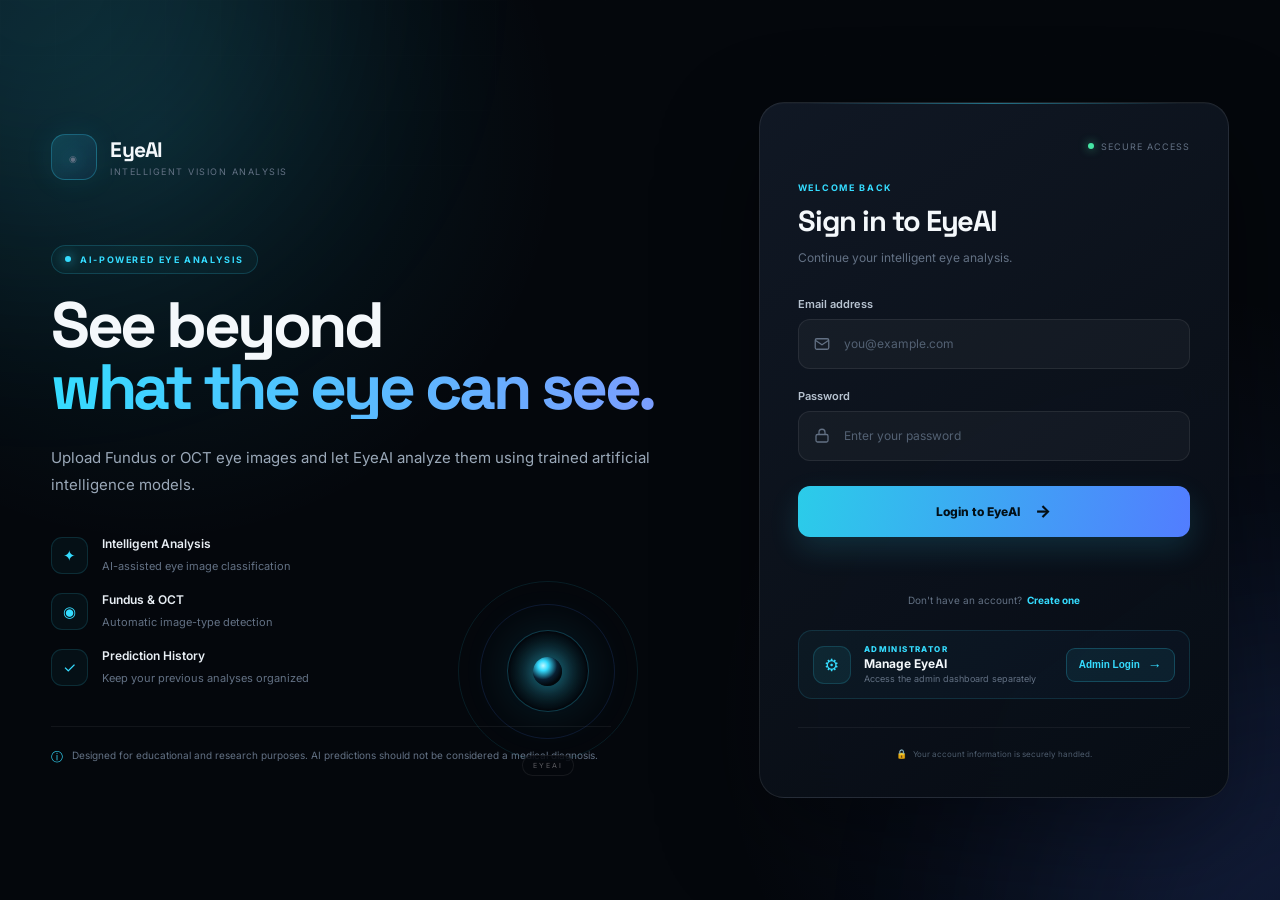
==== commit 8b17a77c: "update code" ====
--- a/frontend/index.html
+++ b/frontend/index.html
@@ -449,6 +449,30 @@
                 </div>
 
 
+                <!-- ADMIN ACCESS -->
+
+                <div class="admin-access-card">
+
+                    <div class="admin-access-icon">⚙</div>
+
+                    <div class="admin-access-content">
+                        <span class="admin-access-label">ADMINISTRATOR</span>
+                        <strong>Manage EyeAI</strong>
+                        <small>Access the admin dashboard separately</small>
+                    </div>
+
+                    <button
+                        type="button"
+                        class="admin-login-button"
+                        id="admin-login-button"
+                    >
+                        Admin Login
+                        <span>→</span>
+                    </button>
+
+                </div>
+
+
                 <!-- BOTTOM SECURITY -->
 
                 <div class="auth-footer">
@@ -727,6 +751,19 @@
 
     <script src="script.js"></script>
 
+    <script>
+        // Admin login is handled by the Flask backend.
+        // The frontend is served by Live Server on port 5500.
+        const adminLoginButton = document.getElementById("admin-login-button");
+
+        if (adminLoginButton) {
+            adminLoginButton.addEventListener("click", function () {
+                const host = window.location.hostname || "127.0.0.1";
+                window.location.href = `${window.location.protocol}//${host}:5000/admin/login`;
+            });
+        }
+    </script>
+
 </body>
 
 </html>
--- a/frontend/style.css
+++ b/frontend/style.css
@@ -4231,4 +4231,872 @@
             min(330px, 92vw);
     }
 
+}
+
+/* ============================================================
+   EYEAI — DASHBOARD REDESIGN OVERRIDES
+   Keeps the existing IDs/classes and JavaScript intact.
+   ============================================================ */
+
+:root {
+    --bg: #05080d;
+    --bg-soft: #09111b;
+    --card: rgba(12, 19, 29, 0.94);
+    --card-hover: rgba(16, 27, 40, 0.98);
+    --border: rgba(255,255,255,0.075);
+    --border-bright: rgba(53,220,255,0.30);
+    --text: #f4f8fb;
+    --text-soft: #9eacbc;
+    --text-muted: #647487;
+    --cyan: #35dcff;
+    --blue: #5b83ff;
+    --green: #46e6a5;
+    --danger: #ff6b7a;
+    --radius: 18px;
+}
+
+/* ---------- Page rhythm ---------- */
+
+.dashboard-content {
+    width: min(1240px, 92%);
+    padding: 34px 0 46px;
+}
+
+.dashboard-header {
+    height: 72px;
+    padding: 0 max(28px, 4vw);
+}
+
+.dashboard-footer {
+    width: min(1240px, 92%);
+    margin: 0 auto;
+    padding: 28px 0 36px;
+}
+
+/* ---------- Hero: compact, dashboard-first ---------- */
+
+.hero-section {
+    min-height: 300px;
+    margin-bottom: 22px;
+    padding: 28px 0 10px;
+    gap: 35px;
+}
+
+.hero-content {
+    max-width: 760px;
+}
+
+.hero-content h2 {
+    max-width: 760px;
+    font-size: clamp(38px, 5vw, 62px);
+    line-height: 1.02;
+    letter-spacing: -2.7px;
+    margin-bottom: 18px;
+}
+
+.hero-content > p {
+    max-width: 610px;
+    font-size: 14px;
+    line-height: 1.65;
+}
+
+.eyebrow {
+    margin-bottom: 14px;
+    padding: 7px 11px;
+    font-size: 9px;
+}
+
+.hero-features {
+    gap: 14px;
+    margin-top: 18px;
+}
+
+.hero-features div {
+    font-size: 10px;
+}
+
+.hero-visual {
+    width: 245px;
+    height: 245px;
+}
+
+.orbit-one {
+    width: 225px;
+    height: 225px;
+}
+
+.orbit-two {
+    width: 168px;
+    height: 168px;
+}
+
+.eye-core {
+    width: 112px;
+    height: 112px;
+}
+
+.eye-pupil {
+    width: 42px;
+    height: 42px;
+}
+
+.visual-label {
+    bottom: -2px;
+}
+
+.hero-trust-line {
+    display: flex;
+    align-items: center;
+    gap: 8px;
+    margin-top: 20px;
+    color: #708196;
+    font-size: 9px;
+    letter-spacing: .15px;
+}
+
+.hero-trust-dot {
+    width: 6px;
+    height: 6px;
+    border-radius: 50%;
+    background: var(--green);
+    box-shadow: 0 0 10px rgba(70,230,165,.6);
+}
+
+.hero-trust-divider {
+    width: 1px;
+    height: 12px;
+    background: rgba(255,255,255,.10);
+}
+
+/* ---------- Statistics: real dashboard cards ---------- */
+
+.stats-grid {
+    display: grid;
+    grid-template-columns: repeat(4, minmax(0,1fr));
+    gap: 12px;
+    margin: 0 0 16px;
+}
+
+.stat-card {
+    position: relative;
+    min-height: 126px;
+    padding: 18px 18px 16px;
+    border: 1px solid var(--border);
+    border-radius: 16px;
+    background:
+        linear-gradient(145deg, rgba(15,24,36,.96), rgba(8,13,21,.96));
+    box-shadow: 0 15px 45px rgba(0,0,0,.18);
+    overflow: hidden;
+    transition: transform .2s ease, border-color .2s ease, background .2s ease;
+}
+
+.stat-card::after {
+    content: "";
+    position: absolute;
+    left: 18px;
+    right: 18px;
+    bottom: 0;
+    height: 1px;
+    background: linear-gradient(90deg, transparent, rgba(53,220,255,.25), transparent);
+}
+
+.stat-card:hover {
+    transform: translateY(-2px);
+    border-color: rgba(53,220,255,.16);
+    background: var(--card-hover);
+}
+
+.stat-card-top {
+    margin-bottom: 13px;
+}
+
+.stat-label {
+    font-size: 8px;
+    letter-spacing: 1.5px;
+    color: #637286;
+}
+
+.stat-icon {
+    color: #4c88ff;
+    opacity: .85;
+}
+
+.stat-value {
+    font-family: "Space Grotesk", sans-serif;
+    font-size: 30px;
+    line-height: 1;
+    letter-spacing: -1px;
+}
+
+.stat-value-text {
+    font-size: 20px;
+    color: #eef6fb;
+    max-width: 100%;
+    overflow: hidden;
+    text-overflow: ellipsis;
+    white-space: nowrap;
+}
+
+.stat-description {
+    margin-top: 8px;
+    font-size: 9px;
+    color: #647487;
+}
+
+/* ---------- Quick actions ---------- */
+
+.quick-actions-card {
+    display: flex;
+    align-items: center;
+    justify-content: space-between;
+    gap: 20px;
+    margin-bottom: 16px;
+    padding: 16px 18px;
+    border: 1px solid rgba(255,255,255,.065);
+    border-radius: 16px;
+    background:
+        linear-gradient(90deg, rgba(53,220,255,.035), rgba(76,125,255,.02) 55%, rgba(255,255,255,.015));
+}
+
+.quick-actions-copy {
+    display: flex;
+    align-items: center;
+    flex-wrap: wrap;
+    gap: 8px 12px;
+}
+
+.quick-actions-copy .section-kicker {
+    width: 100%;
+    margin-bottom: 0;
+}
+
+.quick-actions-copy strong {
+    font-family: "Space Grotesk", sans-serif;
+    font-size: 13px;
+}
+
+.quick-actions-copy > span:last-child {
+    color: var(--text-muted);
+    font-size: 10px;
+}
+
+.quick-actions-buttons {
+    display: flex;
+    gap: 8px;
+    flex-shrink: 0;
+}
+
+.quick-action {
+    min-height: 36px;
+    padding: 0 13px;
+    border: 1px solid rgba(255,255,255,.08);
+    border-radius: 9px;
+    background: rgba(255,255,255,.025);
+    color: #aebdcb;
+    font: inherit;
+    font-size: 9px;
+    font-weight: 700;
+    cursor: pointer;
+    transition: .2s ease;
+}
+
+.quick-action span {
+    color: var(--cyan);
+    margin-right: 5px;
+}
+
+.quick-action:hover {
+    border-color: rgba(53,220,255,.24);
+    background: rgba(53,220,255,.05);
+    transform: translateY(-1px);
+}
+
+.quick-action.primary {
+    border-color: rgba(53,220,255,.25);
+    background: linear-gradient(135deg, rgba(53,220,255,.12), rgba(76,125,255,.09));
+    color: #e8faff;
+}
+
+/* ---------- Main cards ---------- */
+
+.upload-card,
+.result-card,
+.history-card {
+    margin-bottom: 16px;
+    padding: 24px;
+    border-radius: 18px;
+    box-shadow: 0 18px 55px rgba(0,0,0,.18);
+}
+
+.section-heading h2,
+.result-header h2,
+.history-header h2 {
+    font-size: 23px;
+}
+
+.section-heading p,
+.history-header p {
+    font-size: 11px;
+}
+
+/* ---------- Upload: tighter and more premium ---------- */
+
+.upload-area {
+    min-height: 245px;
+    margin-top: 20px;
+    border-radius: 15px;
+}
+
+.upload-empty {
+    min-height: 245px;
+    padding: 22px;
+}
+
+.upload-icon {
+    width: 56px;
+    height: 56px;
+    margin-bottom: 13px;
+    border-radius: 16px;
+}
+
+.upload-empty h3 {
+    font-size: 17px;
+}
+
+.upload-empty p {
+    font-size: 11px;
+    margin-bottom: 15px;
+}
+
+.browse-button {
+    padding: 9px 17px;
+    font-size: 10px;
+}
+
+.upload-formats {
+    margin-top: 14px;
+    font-size: 8px;
+}
+
+.analyze-row {
+    margin-top: 15px;
+}
+
+.analyze-button {
+    min-width: 180px;
+    padding: 12px 15px;
+    border-radius: 11px;
+    font-size: 10px;
+}
+
+/* ---------- Result ---------- */
+
+.result-card {
+    border-color: rgba(53,220,255,.10);
+}
+
+.result-main {
+    gap: 13px;
+}
+
+.prediction-block,
+.confidence-block,
+.probability-section,
+.disease-information {
+    padding: 20px;
+    border-radius: 14px;
+}
+
+#prediction {
+    font-size: clamp(25px, 3vw, 36px);
+}
+
+.confidence-value strong {
+    font-size: 34px;
+}
+
+/* ---------- History: make it look like a dashboard table ---------- */
+
+.history-card {
+    background:
+        linear-gradient(145deg, rgba(13,21,32,.97), rgba(7,12,19,.97));
+}
+
+.history {
+    margin-top: 18px;
+}
+
+.history-item {
+    grid-template-columns: minmax(170px,1.7fr) .8fr 1fr .8fr;
+    gap: 18px;
+    padding: 14px 16px;
+    margin-top: 7px;
+    border-radius: 11px;
+    background: rgba(255,255,255,.018);
+}
+
+.history-item:hover {
+    background: rgba(53,220,255,.045);
+    border-color: rgba(53,220,255,.16);
+    transform: translateX(2px);
+}
+
+.history-item strong {
+    font-size: 11px;
+}
+
+.history-item span {
+    font-size: 9px;
+}
+
+.history-count span {
+    font-size: 25px;
+}
+
+/* ---------- Footer ---------- */
+
+.dashboard-footer {
+    font-size: 9px;
+    color: #526174;
+}
+
+/* ---------- Scrollbar ---------- */
+
+::-webkit-scrollbar {
+    width: 7px;
+}
+
+::-webkit-scrollbar-track {
+    background: #05080d;
+}
+
+::-webkit-scrollbar-thumb {
+    background: rgba(92,125,160,.28);
+    border-radius: 20px;
+}
+
+::-webkit-scrollbar-thumb:hover {
+    background: rgba(53,220,255,.35);
+}
+
+/* ---------- Responsive ---------- */
+
+@media (max-width: 900px) {
+    .hero-section {
+        min-height: auto;
+    }
+
+    .hero-visual {
+        width: 190px;
+        height: 190px;
+    }
+
+    .orbit-one {
+        width: 175px;
+        height: 175px;
+    }
+
+    .orbit-two {
+        width: 132px;
+        height: 132px;
+    }
+
+    .eye-core {
+        width: 88px;
+        height: 88px;
+    }
+
+    .eye-pupil {
+        width: 34px;
+        height: 34px;
+    }
+
+    .stats-grid {
+        grid-template-columns: repeat(2, minmax(0,1fr));
+    }
+}
+
+@media (max-width: 700px) {
+    .dashboard-content {
+        width: 92%;
+        padding-top: 20px;
+    }
+
+    .dashboard-header {
+        height: 64px;
+        padding: 0 4%;
+    }
+
+    .hero-section {
+        display: block;
+        padding-top: 25px;
+    }
+
+    .hero-content h2 {
+        font-size: 39px;
+        letter-spacing: -1.8px;
+    }
+
+    .hero-visual {
+        display: none;
+    }
+
+    .stats-grid {
+        grid-template-columns: 1fr 1fr;
+    }
+
+    .stat-card {
+        min-height: 112px;
+        padding: 15px;
+    }
+
+    .stat-value {
+        font-size: 26px;
+    }
+
+    .quick-actions-card {
+        align-items: flex-start;
+        flex-direction: column;
+    }
+
+    .quick-actions-buttons {
+        width: 100%;
+    }
+
+    .quick-action {
+        flex: 1;
+    }
+
+    .upload-card,
+    .result-card,
+    .history-card {
+        padding: 17px;
+        border-radius: 15px;
+    }
+
+    .section-heading,
+    .result-header,
+    .history-header {
+        gap: 12px;
+    }
+
+    .section-heading h2,
+    .result-header h2,
+    .history-header h2 {
+        font-size: 20px;
+    }
+
+    .history-item {
+        grid-template-columns: 1fr 1fr;
+        gap: 8px;
+    }
+
+    .detection-strip {
+        display: grid;
+        grid-template-columns: 1fr;
+        gap: 12px;
+    }
+
+    .detection-divider {
+        width: 100%;
+        height: 1px;
+        margin: 0;
+    }
+
+    .result-main {
+        grid-template-columns: 1fr;
+    }
+
+    .disease-info-grid {
+        grid-template-columns: 1fr;
+    }
+}
+
+
+/* ============================================================
+   ADMINISTRATOR ACCESS
+   ============================================================ */
+
+.admin-access-card {
+    display: flex;
+    align-items: center;
+    gap: 13px;
+    margin-top: 24px;
+    padding: 13px 14px;
+    border: 1px solid rgba(53, 220, 255, 0.13);
+    border-radius: 14px;
+    background: linear-gradient(135deg, rgba(53, 220, 255, 0.045), rgba(76, 125, 255, 0.035));
+    transition: 0.25s ease;
+}
+
+.admin-access-card:hover {
+    border-color: rgba(53, 220, 255, 0.28);
+    background: linear-gradient(135deg, rgba(53, 220, 255, 0.07), rgba(76, 125, 255, 0.055));
+    transform: translateY(-1px);
+}
+
+.admin-access-icon {
+    width: 38px;
+    height: 38px;
+    flex: 0 0 38px;
+    display: flex;
+    align-items: center;
+    justify-content: center;
+    border: 1px solid rgba(53, 220, 255, 0.16);
+    border-radius: 11px;
+    color: var(--auth-cyan);
+    background: rgba(53, 220, 255, 0.07);
+    font-size: 17px;
+}
+
+.admin-access-content {
+    min-width: 0;
+    flex: 1;
+}
+
+.admin-access-label {
+    display: block;
+    margin-bottom: 2px;
+    color: var(--auth-cyan);
+    font-size: 8px;
+    font-weight: 800;
+    letter-spacing: 1.4px;
+}
+
+.admin-access-content strong {
+    display: block;
+    color: var(--auth-text);
+    font-size: 12px;
+    font-weight: 700;
+}
+
+.admin-access-content small {
+    display: block;
+    margin-top: 2px;
+    color: var(--auth-muted);
+    font-size: 9px;
+    line-height: 1.4;
+}
+
+.admin-login-button {
+    flex-shrink: 0;
+    display: inline-flex;
+    align-items: center;
+    gap: 8px;
+    padding: 9px 12px;
+    border: 1px solid rgba(53, 220, 255, 0.22);
+    border-radius: 9px;
+    background: rgba(53, 220, 255, 0.07);
+    color: var(--auth-cyan);
+    font-size: 10px;
+    font-weight: 700;
+    cursor: pointer;
+    transition: 0.25s ease;
+}
+
+.admin-login-button span {
+    font-size: 14px;
+    line-height: 1;
+}
+
+.admin-login-button:hover {
+    border-color: rgba(53, 220, 255, 0.48);
+    background: linear-gradient(135deg, var(--auth-cyan), var(--auth-blue));
+    color: #031018;
+    transform: translateY(-1px);
+    box-shadow: 0 8px 24px rgba(53, 220, 255, 0.14);
+}
+
+@media (max-width: 600px) {
+    .admin-access-card {
+        align-items: flex-start;
+        flex-wrap: wrap;
+    }
+
+    .admin-login-button {
+        width: 100%;
+        justify-content: center;
+        margin-top: 3px;
+    }
+}
+
+/* ============================================================
+   CARE GUIDANCE
+   ============================================================ */
+
+.care-guidance {
+    margin-top: 28px;
+    padding: 28px;
+    border: 1px solid rgba(53, 220, 255, 0.14);
+    border-radius: 20px;
+    background: linear-gradient(145deg, rgba(12, 22, 33, 0.94), rgba(7, 13, 21, 0.9));
+    box-shadow: 0 20px 55px rgba(0, 0, 0, 0.18);
+}
+
+.care-guidance-header {
+    display: flex;
+    align-items: flex-start;
+    justify-content: space-between;
+    gap: 20px;
+    margin-bottom: 20px;
+}
+
+.care-guidance-header h3 {
+    font-family: "Space Grotesk", sans-serif;
+    font-size: 25px;
+    letter-spacing: -0.7px;
+}
+
+.care-guidance-header p {
+    margin-top: 7px;
+    color: var(--text-muted);
+    font-size: 13px;
+    line-height: 1.6;
+}
+
+.care-urgency-badge {
+    display: inline-flex;
+    align-items: center;
+    justify-content: center;
+    min-height: 34px;
+    padding: 7px 13px;
+    border-radius: 999px;
+    border: 1px solid rgba(53, 220, 255, 0.2);
+    color: var(--cyan);
+    background: rgba(53, 220, 255, 0.06);
+    font-size: 10px;
+    font-weight: 800;
+    letter-spacing: 1px;
+    text-transform: uppercase;
+    white-space: nowrap;
+}
+
+.care-urgency-badge.low {
+    color: var(--green);
+    border-color: rgba(70, 230, 165, 0.22);
+    background: rgba(70, 230, 165, 0.06);
+}
+
+.care-urgency-badge.moderate {
+    color: #f6c85f;
+    border-color: rgba(246, 200, 95, 0.22);
+    background: rgba(246, 200, 95, 0.06);
+}
+
+.care-urgency-badge.prompt,
+.care-urgency-badge.high {
+    color: #ff9b67;
+    border-color: rgba(255, 155, 103, 0.25);
+    background: rgba(255, 155, 103, 0.07);
+}
+
+.care-urgency-badge.urgent {
+    color: var(--danger);
+    border-color: rgba(255, 107, 122, 0.28);
+    background: rgba(255, 107, 122, 0.08);
+}
+
+.care-grid {
+    display: grid;
+    grid-template-columns: repeat(2, minmax(0, 1fr));
+    gap: 14px;
+}
+
+.care-card {
+    padding: 19px;
+    border: 1px solid rgba(255, 255, 255, 0.07);
+    border-radius: 15px;
+    background: rgba(255, 255, 255, 0.025);
+}
+
+.care-card-wide {
+    grid-column: 1 / -1;
+}
+
+.care-card-label {
+    display: block;
+    margin-bottom: 9px;
+    color: var(--cyan);
+    font-size: 9px;
+    font-weight: 800;
+    letter-spacing: 1.5px;
+}
+
+.care-card p {
+    color: var(--text-soft);
+    font-size: 13px;
+    line-height: 1.7;
+}
+
+.care-card ul {
+    list-style: none;
+    display: grid;
+    gap: 8px;
+}
+
+.care-card li {
+    position: relative;
+    padding-left: 20px;
+    color: var(--text-soft);
+    font-size: 13px;
+    line-height: 1.55;
+}
+
+.care-card li::before {
+    content: "✓";
+    position: absolute;
+    left: 0;
+    top: 0;
+    color: var(--green);
+    font-weight: 800;
+}
+
+.warning-card {
+    border-color: rgba(255, 155, 103, 0.16);
+    background: rgba(255, 155, 103, 0.025);
+}
+
+.warning-card li::before {
+    content: "⚠";
+    color: #ff9b67;
+}
+
+.care-note {
+    display: flex;
+    align-items: flex-start;
+    gap: 10px;
+    margin-top: 15px;
+    padding: 13px 15px;
+    border: 1px solid rgba(246, 200, 95, 0.15);
+    border-radius: 13px;
+    background: rgba(246, 200, 95, 0.035);
+}
+
+.care-note > span {
+    color: #f6c85f;
+    font-size: 14px;
+}
+
+.care-note p {
+    color: var(--text-muted);
+    font-size: 11px;
+    line-height: 1.55;
+}
+
+@media (max-width: 760px) {
+    .care-guidance {
+        padding: 20px;
+    }
+
+    .care-guidance-header {
+        flex-direction: column;
+    }
+
+    .care-grid {
+        grid-template-columns: 1fr;
+    }
+
+    .care-card-wide {
+        grid-column: auto;
+    }
 }
